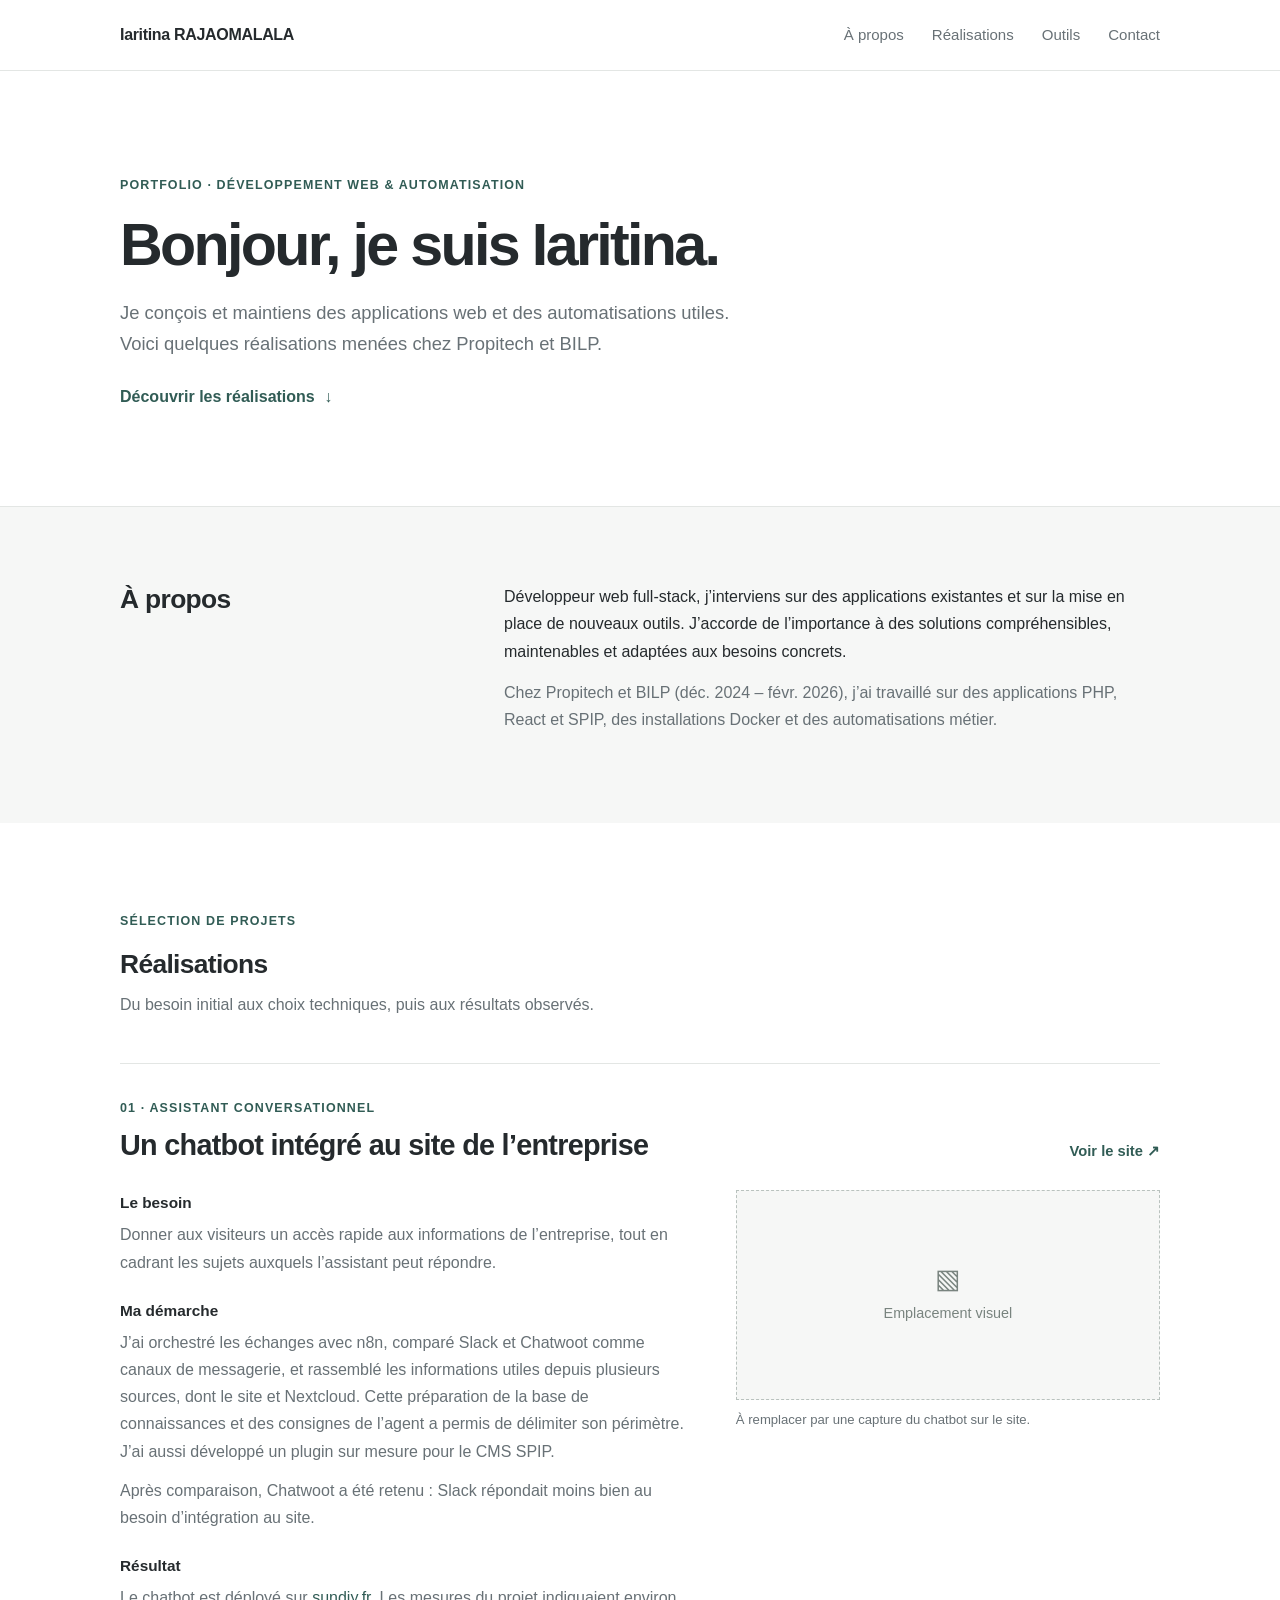
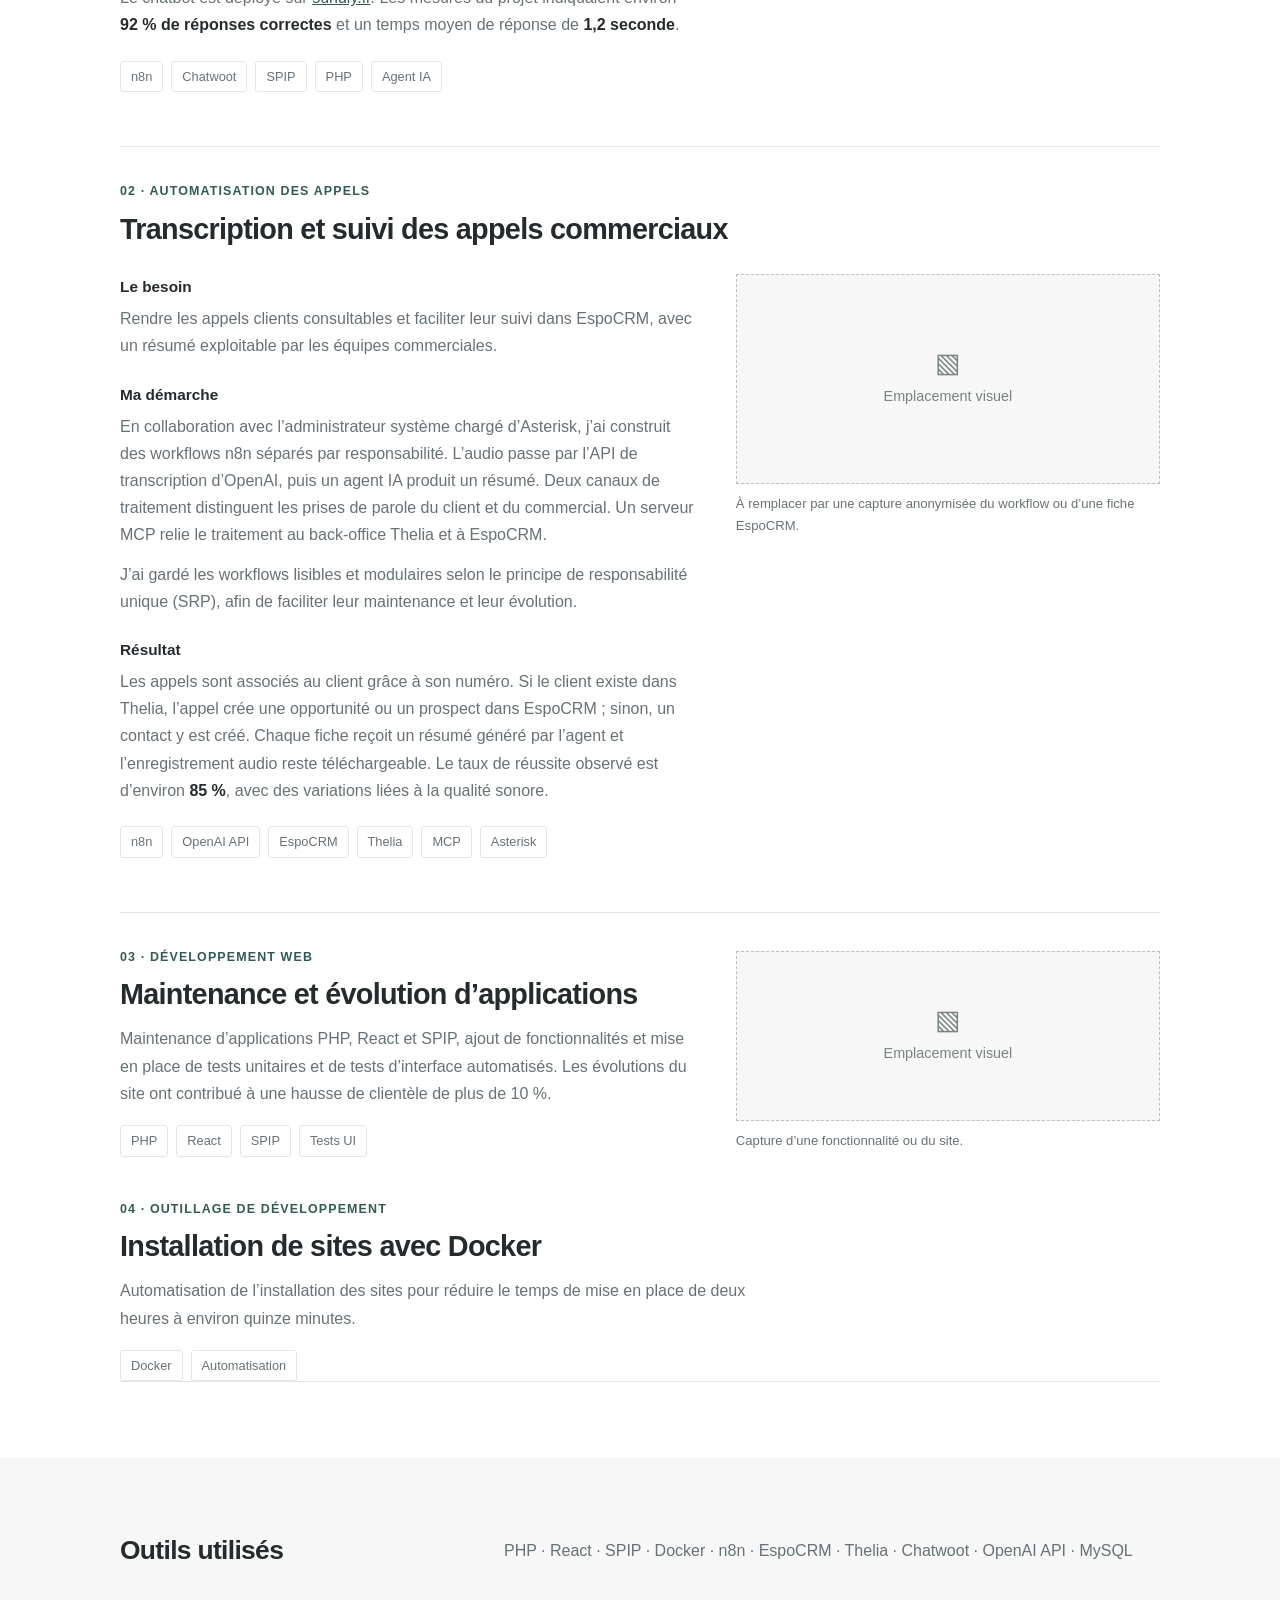
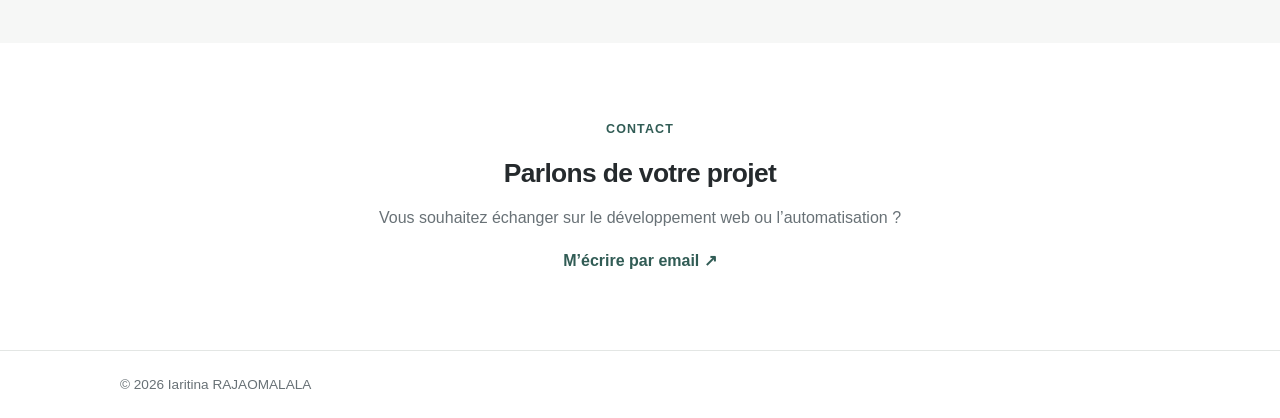
==== index.html @ 043ffb4b "first version" ====
<!DOCTYPE html>
<html lang="fr">
<head>
    <meta charset="UTF-8">
    <meta name="viewport" content="width=device-width, initial-scale=1.0">
    <title>Iaritina RAJAOMALALA — Portfolio</title>
    <meta name="description" content="Projets web et automatisations réalisés par Iaritina RAJAOMALALA.">
    <meta name="theme-color" content="#ffffff">
    <link rel="icon" href="images/favicon.ico">
    <link rel="stylesheet" href="styles.css">
</head>
<body>
    <header>
        <div class="container header-inner">
            <a href="#hero" class="logo">Iaritina RAJAOMALALA</a>
            <button class="nav-toggle" aria-controls="primary-navigation" aria-expanded="false" aria-label="Ouvrir le menu"><span class="hamburger"></span></button>
            <nav id="primary-navigation" aria-label="Navigation principale">
                <a href="#about">À propos</a><a href="#portfolio">Réalisations</a><a href="#skills">Outils</a><a href="#contact">Contact</a>
            </nav>
        </div>
    </header>

    <main>
        <section id="hero">
            <div class="container hero-content">
                <p class="eyebrow">Portfolio · Développement web & automatisation</p>
                <h1>Bonjour, je suis Iaritina.</h1>
                <p>Je conçois et maintiens des applications web et des automatisations utiles. Voici quelques réalisations menées chez Propitech et BILP.</p>
                <a href="#portfolio" class="text-link">Découvrir les réalisations <span aria-hidden="true">↓</span></a>
            </div>
        </section>

        <section id="about" class="section-about">
            <div class="container about-grid">
                <h2>À propos</h2>
                <div><p>Développeur web full-stack, j’interviens sur des applications existantes et sur la mise en place de nouveaux outils. J’accorde de l’importance à des solutions compréhensibles, maintenables et adaptées aux besoins concrets.</p>
                <p class="muted">Chez Propitech et BILP (déc. 2024 – févr. 2026), j’ai travaillé sur des applications PHP, React et SPIP, des installations Docker et des automatisations métier.</p></div>
            </div>
        </section>

        <section id="portfolio">
            <div class="container">
                <div class="section-heading"><p class="eyebrow">Sélection de projets</p><h2>Réalisations</h2><p class="muted">Du besoin initial aux choix techniques, puis aux résultats observés.</p></div>

                <article class="case-study">
                    <div class="case-header"><div><p class="case-number">01 · Assistant conversationnel</p><h3>Un chatbot intégré au site de l’entreprise</h3></div><a class="inline-link" href="https://www.sundiy.fr/" target="_blank" rel="noopener noreferrer">Voir le site ↗</a></div>
                    <div class="case-grid">
                        <div class="case-copy">
                            <h4>Le besoin</h4><p>Donner aux visiteurs un accès rapide aux informations de l’entreprise, tout en cadrant les sujets auxquels l’assistant peut répondre.</p>
                            <h4>Ma démarche</h4><p>J’ai orchestré les échanges avec n8n, comparé Slack et Chatwoot comme canaux de messagerie, et rassemblé les informations utiles depuis plusieurs sources, dont le site et Nextcloud. Cette préparation de la base de connaissances et des consignes de l’agent a permis de délimiter son périmètre. J’ai aussi développé un plugin sur mesure pour le CMS SPIP.</p>
                            <p>Après comparaison, Chatwoot a été retenu : Slack répondait moins bien au besoin d’intégration au site.</p>
                            <h4>Résultat</h4><p>Le chatbot est déployé sur <a href="https://www.sundiy.fr/" target="_blank" rel="noopener noreferrer">sundiy.fr</a>. Les mesures du projet indiquaient environ <strong>92 % de réponses correctes</strong> et un temps moyen de réponse de <strong>1,2 seconde</strong>.</p>
                            <p class="tech-list"><span>n8n</span><span>Chatwoot</span><span>SPIP</span><span>PHP</span><span>Agent IA</span></p>
                        </div>
                        <figure class="media-placeholder"><div class="placeholder-frame"><span class="placeholder-icon" aria-hidden="true">▧</span><span>Emplacement visuel</span></div><figcaption>À remplacer par une capture du chatbot sur le site.</figcaption></figure>
                    </div>
                </article>

                <article class="case-study">
                    <div class="case-header"><div><p class="case-number">02 · Automatisation des appels</p><h3>Transcription et suivi des appels commerciaux</h3></div></div>
                    <div class="case-grid">
                        <div class="case-copy">
                            <h4>Le besoin</h4><p>Rendre les appels clients consultables et faciliter leur suivi dans EspoCRM, avec un résumé exploitable par les équipes commerciales.</p>
                            <h4>Ma démarche</h4><p>En collaboration avec l’administrateur système chargé d’Asterisk, j’ai construit des workflows n8n séparés par responsabilité. L’audio passe par l’API de transcription d’OpenAI, puis un agent IA produit un résumé. Deux canaux de traitement distinguent les prises de parole du client et du commercial. Un serveur MCP relie le traitement au back-office Thelia et à EspoCRM.</p>
                            <p>J’ai gardé les workflows lisibles et modulaires selon le principe de responsabilité unique (SRP), afin de faciliter leur maintenance et leur évolution.</p>
                            <h4>Résultat</h4><p>Les appels sont associés au client grâce à son numéro. Si le client existe dans Thelia, l’appel crée une opportunité ou un prospect dans EspoCRM ; sinon, un contact y est créé. Chaque fiche reçoit un résumé généré par l’agent et l’enregistrement audio reste téléchargeable. Le taux de réussite observé est d’environ <strong>85 %</strong>, avec des variations liées à la qualité sonore.</p>
                            <p class="tech-list"><span>n8n</span><span>OpenAI API</span><span>EspoCRM</span><span>Thelia</span><span>MCP</span><span>Asterisk</span></p>
                        </div>
                        <figure class="media-placeholder"><div class="placeholder-frame"><span class="placeholder-icon" aria-hidden="true">▧</span><span>Emplacement visuel</span></div><figcaption>À remplacer par une capture anonymisée du workflow ou d’une fiche EspoCRM.</figcaption></figure>
                    </div>
                </article>

                <article class="case-study case-brief">
                    <div><p class="case-number">03 · Développement web</p><h3>Maintenance et évolution d’applications</h3><p>Maintenance d’applications PHP, React et SPIP, ajout de fonctionnalités et mise en place de tests unitaires et de tests d’interface automatisés. Les évolutions du site ont contribué à une hausse de clientèle de plus de 10 %.</p><p class="tech-list"><span>PHP</span><span>React</span><span>SPIP</span><span>Tests UI</span></p></div>
                    <figure class="media-placeholder compact"><div class="placeholder-frame"><span class="placeholder-icon" aria-hidden="true">▧</span><span>Emplacement visuel</span></div><figcaption>Capture d’une fonctionnalité ou du site.</figcaption></figure>
                </article>

                <article class="case-brief docker-brief"><div><p class="case-number">04 · Outillage de développement</p><h3>Installation de sites avec Docker</h3><p>Automatisation de l’installation des sites pour réduire le temps de mise en place de deux heures à environ quinze minutes.</p><p class="tech-list"><span>Docker</span><span>Automatisation</span></p></div></article>
            </div>
        </section>

        <section id="skills" class="section-tools"><div class="container tools-grid"><h2>Outils utilisés</h2><p>PHP · React · SPIP · Docker · n8n · EspoCRM · Thelia · Chatwoot · OpenAI API · MySQL</p></div></section>
        <section id="contact"><div class="container contact-content"><p class="eyebrow">Contact</p><h2>Parlons de votre projet</h2><p>Vous souhaitez échanger sur le développement web ou l’automatisation ?</p><a class="text-link" href="mailto:votre.email@exemple.com">M’écrire par email ↗</a></div></section>
    </main>
    <footer><div class="container">© <span id="year"></span> Iaritina RAJAOMALALA</div></footer>

    <script>
        (function () {
            const button = document.querySelector('.nav-toggle');
            const nav = document.getElementById('primary-navigation');
            button.addEventListener('click', function () {
                const expanded = button.getAttribute('aria-expanded') === 'true';
                button.setAttribute('aria-expanded', String(!expanded));
                nav.classList.toggle('open', !expanded);
            });
            nav.querySelectorAll('a').forEach(link => link.addEventListener('click', function () {
                nav.classList.remove('open');
                button.setAttribute('aria-expanded', 'false');
            }));
            document.getElementById('year').textContent = new Date().getFullYear();
        })();
    </script>
</body>
</html>
---- styles.css ----
:root {
    color-scheme: light;
    --ink: #252a2d;
    --muted: #687176;
    --paper: #fff;
    --soft: #f6f7f6;
    --line: #e3e6e4;
    --accent: #315c55;
    --content: 1040px;
}

* { box-sizing: border-box; }
html { scroll-behavior: smooth; }
body { margin: 0; background: var(--paper); color: var(--ink); font-family: Arial, Helvetica, sans-serif; font-size: 16px; line-height: 1.7; }
a { color: inherit; }
.container { width: min(var(--content), calc(100% - 48px)); margin: 0 auto; }
header { position: sticky; top: 0; z-index: 5; background: rgba(255,255,255,.97); border-bottom: 1px solid var(--line); }
.header-inner { min-height: 70px; display: flex; align-items: center; justify-content: space-between; }
.logo { font-weight: 700; letter-spacing: -.02em; text-decoration: none; }
nav { display: flex; gap: 28px; }
nav a { color: var(--muted); font-size: .94rem; text-decoration: none; }
nav a:hover, .inline-link:hover, .text-link:hover { color: var(--accent); }
.nav-toggle { display: none; border: 0; background: transparent; padding: 10px; }
.hamburger, .hamburger::before, .hamburger::after { display: block; width: 22px; height: 2px; background: var(--ink); position: relative; }
.hamburger::before, .hamburger::after { content: ''; position: absolute; left: 0; }
.hamburger::before { top: -7px; } .hamburger::after { top: 7px; }
section { padding: 76px 0; }
#hero { padding: 104px 0 96px; border-bottom: 1px solid var(--line); }
.hero-content { max-width: var(--content); }
.eyebrow, .case-number { color: var(--accent); font-size: .78rem; font-weight: 700; letter-spacing: .09em; text-transform: uppercase; }
.eyebrow { margin: 0 0 16px; }
h1, h2, h3, h4, p { margin-top: 0; }
h1 { max-width: 720px; margin-bottom: 18px; font-size: clamp(2.3rem, 6vw, 3.7rem); line-height: 1.12; letter-spacing: -.045em; font-weight: 600; }
.hero-content > p:not(.eyebrow) { max-width: 650px; margin-bottom: 24px; color: var(--muted); font-size: 1.15rem; }
.text-link, .inline-link { color: var(--accent); font-weight: 700; text-decoration: none; }
.text-link span { margin-left: 5px; }
.section-about { background: var(--soft); }
.about-grid, .tools-grid { display: grid; grid-template-columns: 1fr 2fr; gap: 56px; align-items: start; }
h2 { margin-bottom: 0; font-size: 1.65rem; line-height: 1.25; letter-spacing: -.025em; font-weight: 600; }
.about-grid p { max-width: 700px; margin-bottom: 14px; }
.muted, .case-copy > p, .case-brief p:not(.case-number) { color: var(--muted); }
#portfolio { padding-top: 88px; }
.section-heading { margin-bottom: 44px; }
.section-heading h2 { margin-bottom: 10px; }
.section-heading .muted { margin-bottom: 0; }
.case-study { padding: 34px 0 42px; border-top: 1px solid var(--line); }
.case-header { display: flex; align-items: end; justify-content: space-between; gap: 24px; margin-bottom: 26px; }
.case-number { margin-bottom: 8px; }
.case-header h3, .case-brief h3 { margin-bottom: 0; font-size: clamp(1.3rem, 3vw, 1.8rem); line-height: 1.3; font-weight: 600; letter-spacing: -.025em; }
.inline-link { flex: 0 0 auto; font-size: .92rem; }
.case-grid { display: grid; grid-template-columns: 1.15fr .85fr; gap: 42px; align-items: start; }
.case-copy h4 { margin: 22px 0 5px; font-size: .96rem; font-weight: 700; }
.case-copy h4:first-child { margin-top: 0; }
.case-copy > p { margin-bottom: 12px; }
.case-copy p a { color: var(--accent); }
.case-copy strong { color: var(--ink); }
.tech-list { display: flex; flex-wrap: wrap; gap: 8px; margin: 22px 0 0; }
.tech-list span { padding: 4px 10px; border: 1px solid var(--line); border-radius: 3px; color: var(--muted); font-size: .8rem; }
.media-placeholder { margin: 0; }
.placeholder-frame { min-height: 250px; display: flex; flex-direction: column; align-items: center; justify-content: center; gap: 8px; border: 1px dashed #b9c2be; background: var(--soft); color: #79847f; font-size: .9rem; }
.placeholder-icon { font-size: 1.7rem; line-height: 1; }
.media-placeholder figcaption { margin-top: 9px; color: var(--muted); font-size: .82rem; }
.case-brief { display: grid; grid-template-columns: 1.15fr .85fr; gap: 42px; align-items: center; }
.case-brief h3 { margin-bottom: 12px; }
.case-brief p:not(.case-number) { max-width: 670px; margin-bottom: 0; }
.case-brief .tech-list { margin-top: 18px; }
.placeholder-frame { min-height: 210px; }
.media-placeholder.compact .placeholder-frame { min-height: 170px; }
.docker-brief { border-bottom: 1px solid var(--line); grid-template-columns: 1fr; }
.section-tools { background: var(--soft); }
.tools-grid { align-items: center; }
.tools-grid p { margin: 0; color: var(--muted); }
.contact-content { text-align: center; }
.contact-content h2 { margin-bottom: 14px; }
.contact-content > p:not(.eyebrow) { color: var(--muted); }
footer { padding: 22px 0; border-top: 1px solid var(--line); color: var(--muted); font-size: .85rem; }
a:focus-visible, button:focus-visible { outline: 2px solid var(--accent); outline-offset: 4px; }

@media (max-width: 720px) {
    .container { width: min(var(--content), calc(100% - 36px)); }
    .header-inner { min-height: 64px; }
    .nav-toggle { display: block; cursor: pointer; }
    nav { display: none; position: absolute; top: 64px; left: 0; right: 0; padding: 12px 24px 20px; flex-direction: column; gap: 12px; background: var(--paper); border-bottom: 1px solid var(--line); }
    nav.open { display: flex; }
    section { padding: 58px 0; }
    #hero { padding: 78px 0; }
    .about-grid, .tools-grid, .case-grid, .case-brief { grid-template-columns: 1fr; gap: 22px; }
    .case-header { align-items: start; flex-direction: column; gap: 12px; }
    .placeholder-frame { min-height: 210px; }
}
@media (prefers-reduced-motion: reduce) { html { scroll-behavior: auto; } }
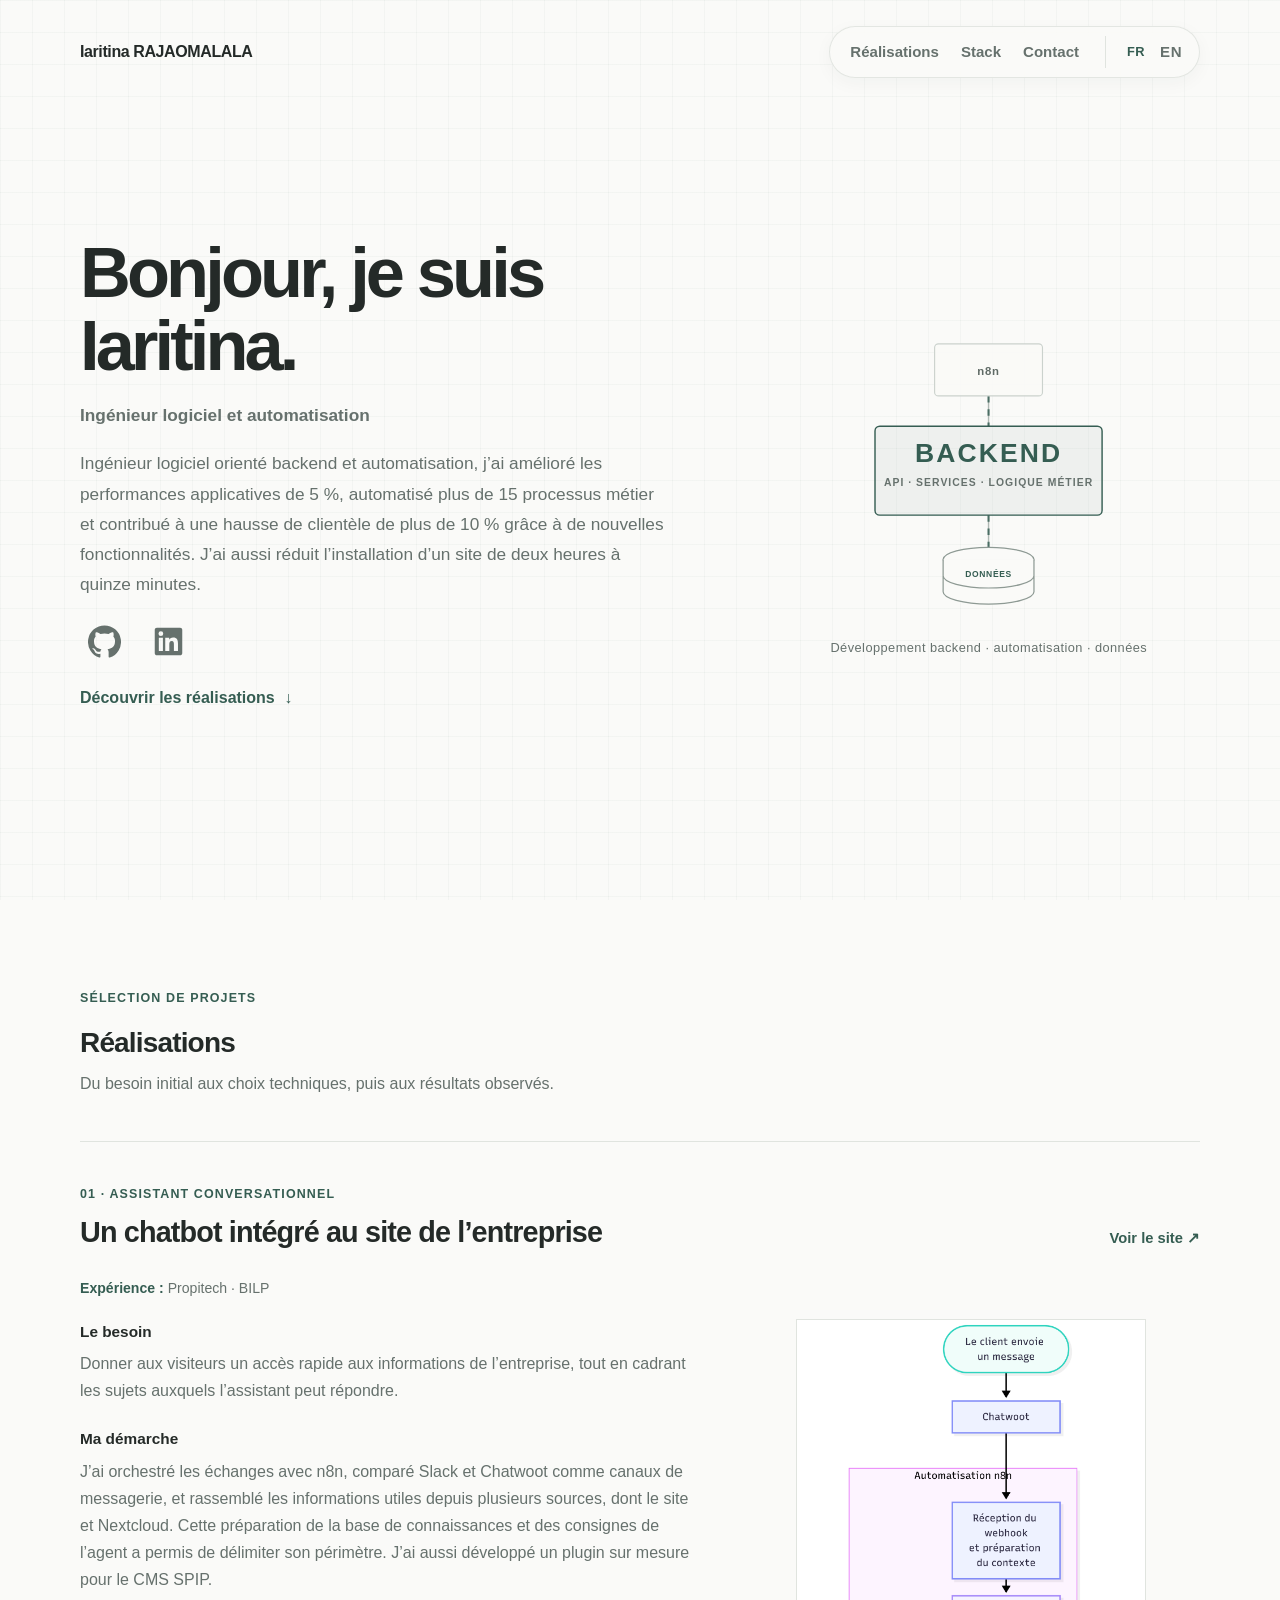
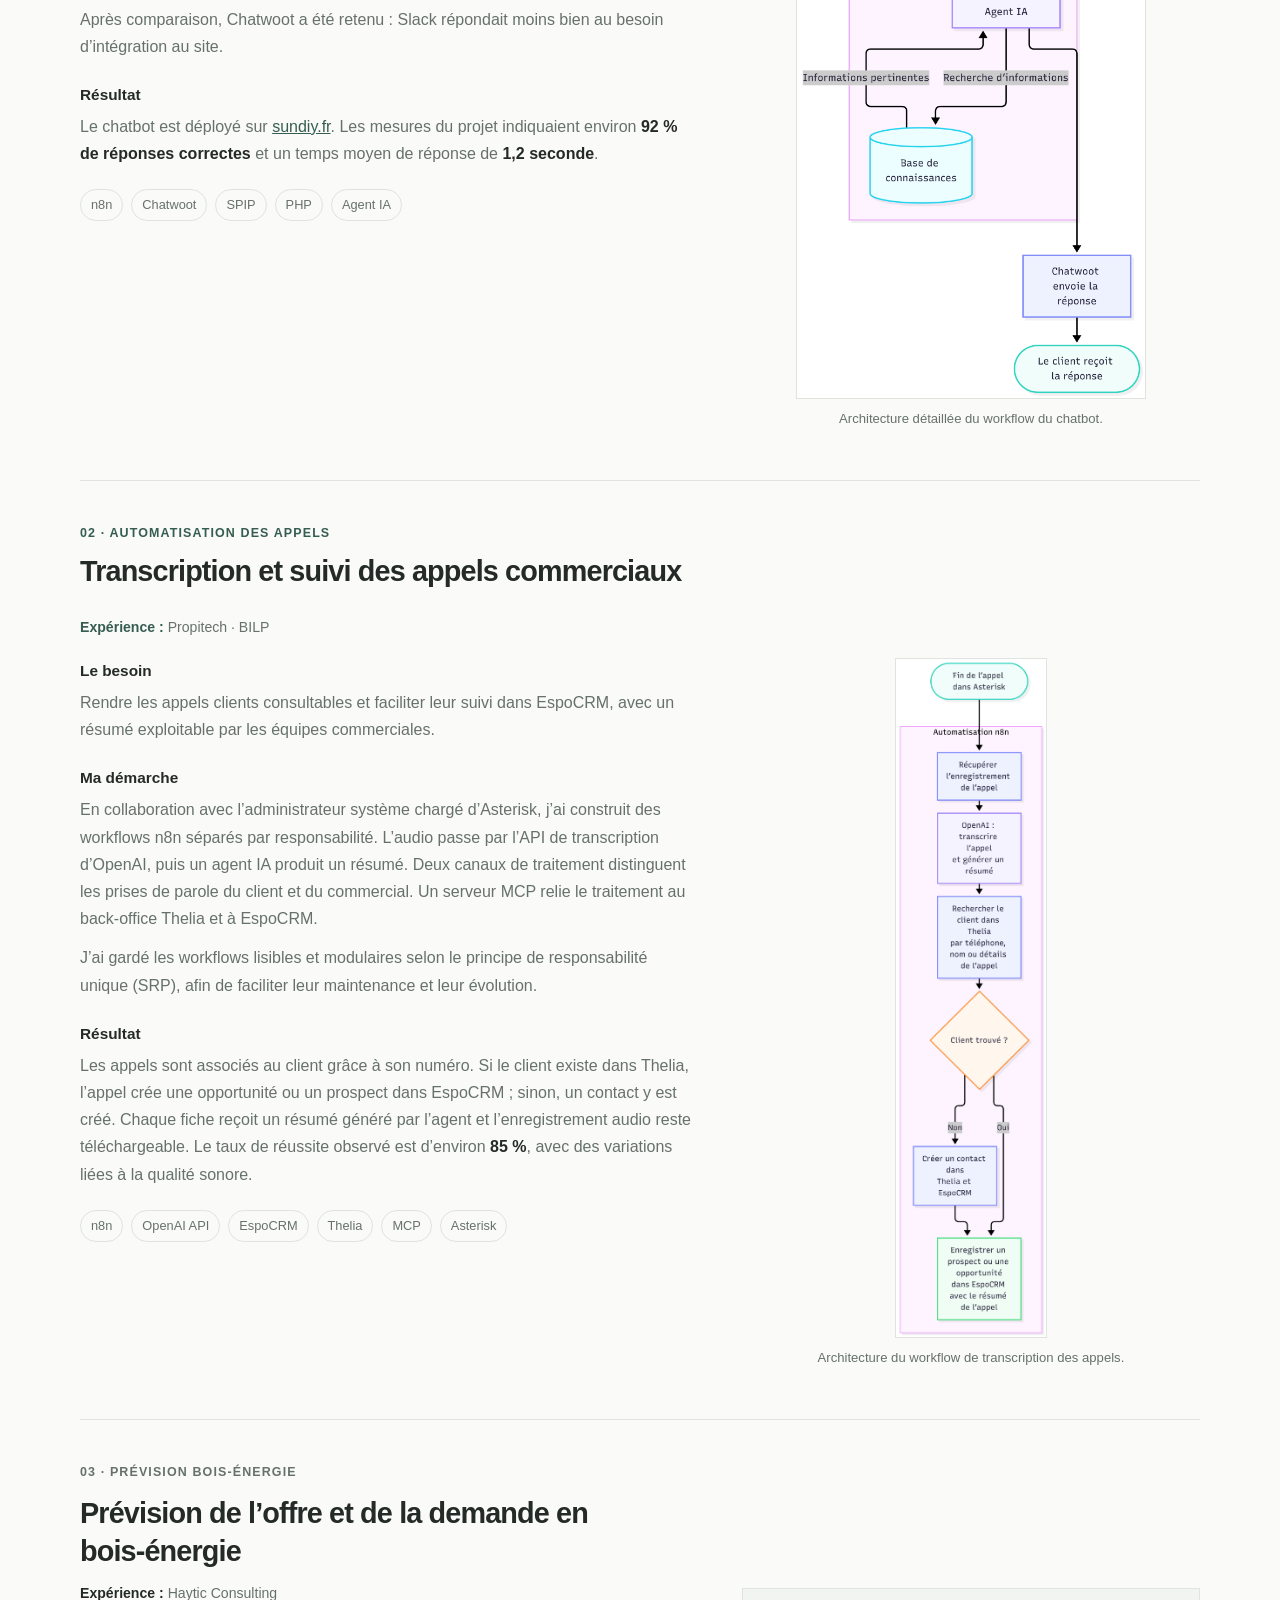
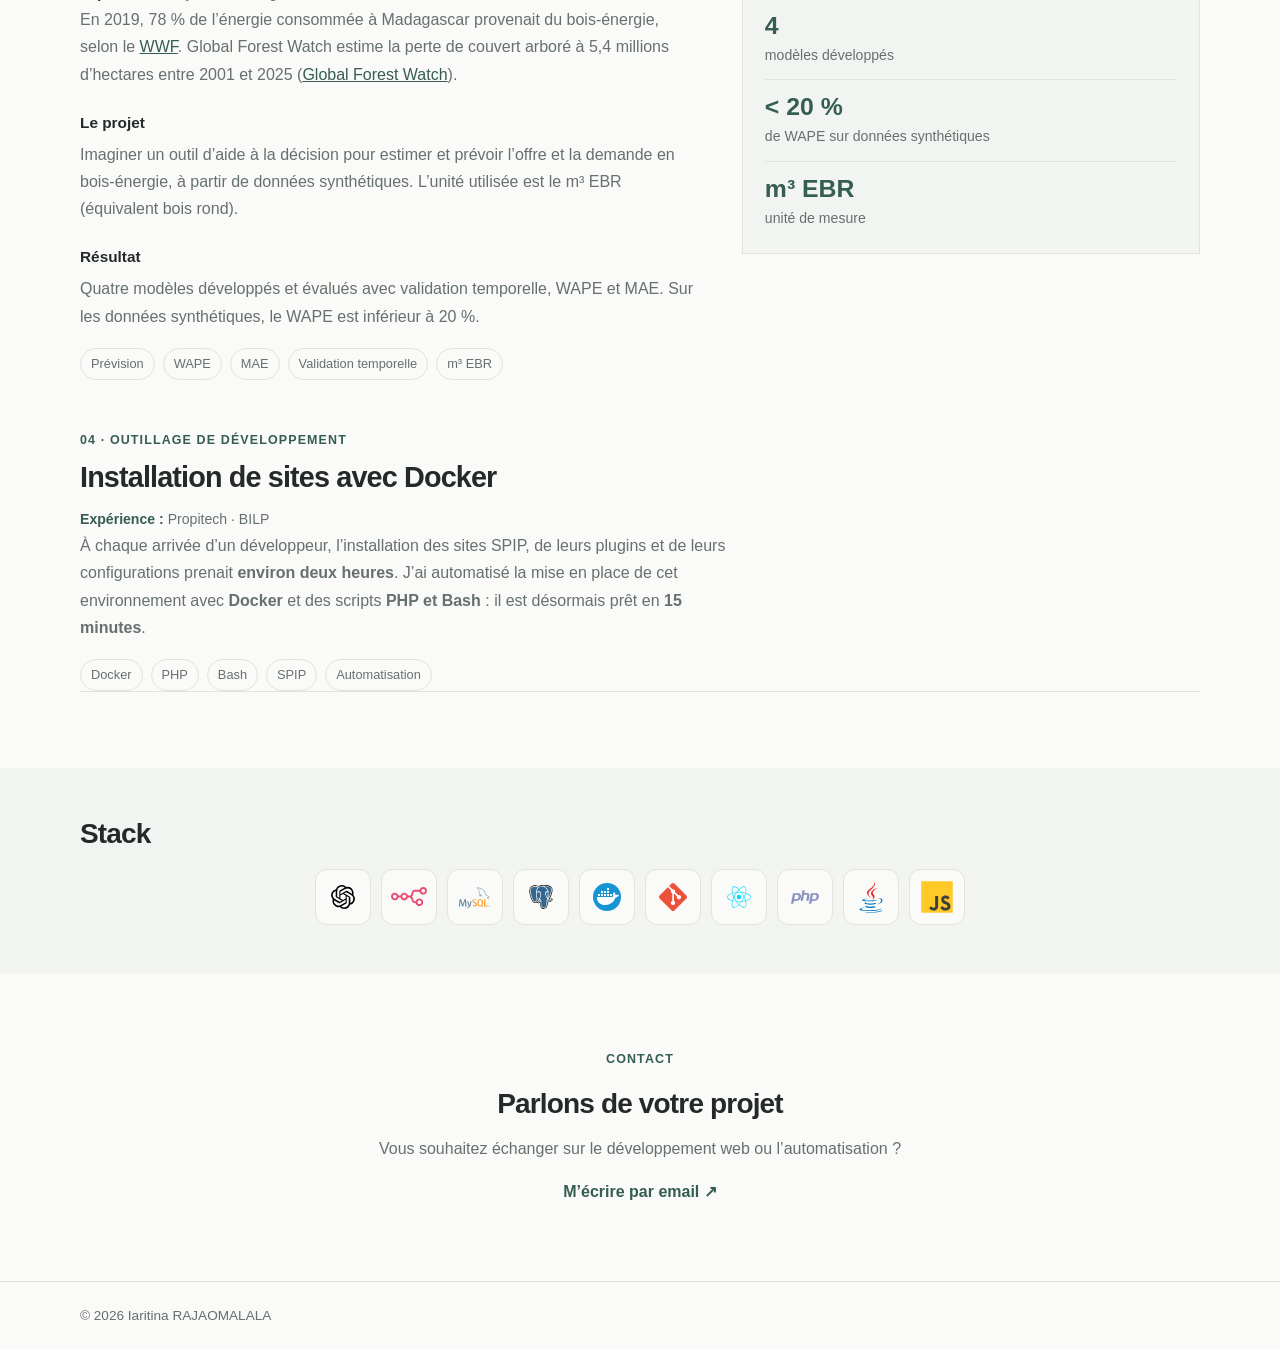
==== commit cc28a1c0: "finalize portfolio's latest version" ====
--- a/index.html
+++ b/index.html
@@ -5,7 +5,10 @@
     <meta name="viewport" content="width=device-width, initial-scale=1.0">
     <title>Iaritina RAJAOMALALA — Portfolio</title>
     <meta name="description" content="Projets web et automatisations réalisés par Iaritina RAJAOMALALA.">
-    <meta name="theme-color" content="#ffffff">
+    <link rel="alternate" hreflang="fr" href="index.html">
+    <link rel="alternate" hreflang="en" href="en.html">
+    <link rel="alternate" hreflang="x-default" href="index.html">
+    <meta name="theme-color" content="#f8f8f5">
     <link rel="icon" href="images/favicon.ico">
     <link rel="stylesheet" href="styles.css">
 </head>
@@ -15,26 +18,38 @@
             <a href="#hero" class="logo">Iaritina RAJAOMALALA</a>
             <button class="nav-toggle" aria-controls="primary-navigation" aria-expanded="false" aria-label="Ouvrir le menu"><span class="hamburger"></span></button>
             <nav id="primary-navigation" aria-label="Navigation principale">
-                <a href="#about">À propos</a><a href="#portfolio">Réalisations</a><a href="#skills">Outils</a><a href="#contact">Contact</a>
+                <a href="#portfolio">Réalisations</a><a href="#skills">Stack</a><a href="#contact">Contact</a>
+                <span class="language-switch" aria-label="Langue"><span aria-current="page">FR</span><a href="en.html" lang="en" hreflang="en">EN</a></span>
             </nav>
         </div>
     </header>
 
     <main>
         <section id="hero">
-            <div class="container hero-content">
-                <p class="eyebrow">Portfolio · Développement web & automatisation</p>
+            <div class="container hero-layout">
+              <div class="hero-content">
                 <h1>Bonjour, je suis Iaritina.</h1>
-                <p>Je conçois et maintiens des applications web et des automatisations utiles. Voici quelques réalisations menées chez Propitech et BILP.</p>
+                <p class="hero-role">Ingénieur logiciel et automatisation</p>
+                <p>Ingénieur logiciel orienté backend et automatisation, j’ai amélioré les performances applicatives de 5 %, automatisé plus de 15 processus métier et contribué à une hausse de clientèle de plus de 10 % grâce à de nouvelles fonctionnalités. J’ai aussi réduit l’installation d’un site de deux heures à quinze minutes.</p>
+                <div class="social-links" aria-label="Profils professionnels">
+                    <a href="https://github.com/" target="_blank" rel="noopener noreferrer" aria-label="GitHub"><svg viewBox="0 0 24 24" aria-hidden="true"><path d="M12 .297a12 12 0 0 0-3.8 23.382c.6.111.82-.258.82-.577v-2.234c-3.338.726-4.043-1.416-4.043-1.416-.546-1.387-1.333-1.756-1.333-1.756-1.09-.745.082-.73.082-.73 1.205.085 1.84 1.238 1.84 1.238 1.07 1.834 2.807 1.304 3.492.997.108-.775.42-1.304.763-1.604-2.665-.304-5.467-1.332-5.467-5.931 0-1.31.468-2.38 1.236-3.22-.124-.303-.536-1.526.117-3.176 0 0 1.008-.322 3.3 1.23a11.5 11.5 0 0 1 6 0c2.29-1.552 3.297-1.23 3.297-1.23.655 1.65.243 2.873.12 3.176.77.84 1.234 1.91 1.234 3.22 0 4.61-2.807 5.624-5.48 5.921.43.372.814 1.102.814 2.222v3.293c0 .322.216.694.825.576A12.003 12.003 0 0 0 12 .297Z"/></svg></a>
+                    <a href="https://www.linkedin.com/" target="_blank" rel="noopener noreferrer" aria-label="LinkedIn"><svg viewBox="0 0 24 24" aria-hidden="true"><path d="M20.45 2H3.55C2.69 2 2 2.68 2 3.52v16.96c0 .84.69 1.52 1.55 1.52h16.9c.86 0 1.55-.68 1.55-1.52V3.52c0-.84-.69-1.52-1.55-1.52ZM7.93 18.89H4.97V9.36h2.96v9.53ZM6.45 8.06a1.72 1.72 0 1 1 0-3.44 1.72 1.72 0 0 1 0 3.44Zm12.44 10.83h-2.96v-4.64c0-1.11-.02-2.54-1.55-2.54-1.55 0-1.79 1.21-1.79 2.46v4.72H9.63V9.36h2.84v1.3h.04c.4-.75 1.36-1.55 2.8-1.55 3 0 3.58 1.98 3.58 4.55v5.23Z"/></svg></a>
+                </div>
                 <a href="#portfolio" class="text-link">Découvrir les réalisations <span aria-hidden="true">↓</span></a>
-            </div>
-        </section>
-
-        <section id="about" class="section-about">
-            <div class="container about-grid">
-                <h2>À propos</h2>
-                <div><p>Développeur web full-stack, j’interviens sur des applications existantes et sur la mise en place de nouveaux outils. J’accorde de l’importance à des solutions compréhensibles, maintenables et adaptées aux besoins concrets.</p>
-                <p class="muted">Chez Propitech et BILP (déc. 2024 – févr. 2026), j’ai travaillé sur des applications PHP, React et SPIP, des installations Docker et des automatisations métier.</p></div>
+              </div>
+              <figure class="architecture-visual">
+                <svg class="architecture-diagram" viewBox="0 0 500 360" role="img" aria-labelledby="arch-title arch-desc">
+                  <title id="arch-title">Compétences en développement backend et automatisation</title><desc id="arch-desc">Le développement backend regroupe les API, les services et la logique métier, connecté à n8n et à une base de données.</desc>
+                  <g class="diagram-links" fill="none" stroke="currentColor" stroke-width="1.5">
+                    <path d="M250 113V145M250 239V280"/>
+                    <path class="flow-link" d="M250 113V145M250 239V280"/>
+                  </g>
+                  <g class="diagram-node"><rect x="193" y="58" width="114" height="55" rx="4"/><text x="250" y="91" text-anchor="middle">n8n</text></g>
+                  <g class="diagram-core"><rect x="130" y="145" width="240" height="94" rx="5"/><text x="250" y="183" text-anchor="middle">BACKEND</text><text class="node-caption" x="250" y="208" text-anchor="middle">API · SERVICES · LOGIQUE MÉTIER</text></g>
+                  <g class="diagram-database"><ellipse cx="250" cy="286" rx="48" ry="13"/><path d="M202 286v34c0 7 21 13 48 13s48-6 48-13v-34M202 303c0 7 21 13 48 13s48-6 48-13"/><text x="250" y="304" text-anchor="middle">DONNÉES</text></g>
+                </svg>
+                <figcaption>Développement backend · automatisation · données</figcaption>
+              </figure>
             </div>
         </section>
 
@@ -44,6 +59,7 @@
 
                 <article class="case-study">
                     <div class="case-header"><div><p class="case-number">01 · Assistant conversationnel</p><h3>Un chatbot intégré au site de l’entreprise</h3></div><a class="inline-link" href="https://www.sundiy.fr/" target="_blank" rel="noopener noreferrer">Voir le site ↗</a></div>
+                    <p class="project-experience"><strong>Expérience :</strong> Propitech · BILP</p>
                     <div class="case-grid">
                         <div class="case-copy">
                             <h4>Le besoin</h4><p>Donner aux visiteurs un accès rapide aux informations de l’entreprise, tout en cadrant les sujets auxquels l’assistant peut répondre.</p>
@@ -52,12 +68,13 @@
                             <h4>Résultat</h4><p>Le chatbot est déployé sur <a href="https://www.sundiy.fr/" target="_blank" rel="noopener noreferrer">sundiy.fr</a>. Les mesures du projet indiquaient environ <strong>92 % de réponses correctes</strong> et un temps moyen de réponse de <strong>1,2 seconde</strong>.</p>
                             <p class="tech-list"><span>n8n</span><span>Chatwoot</span><span>SPIP</span><span>PHP</span><span>Agent IA</span></p>
                         </div>
-                        <figure class="media-placeholder"><div class="placeholder-frame"><span class="placeholder-icon" aria-hidden="true">▧</span><span>Emplacement visuel</span></div><figcaption>À remplacer par une capture du chatbot sur le site.</figcaption></figure>
+                        <figure class="media-placeholder"><img class="project-image project-image-portrait" src="images/Chatbot_FR.png" alt="Diagramme détaillé du workflow du chatbot : de l’envoi d’un message à la réponse, en passant par Chatwoot, n8n et l’agent IA" loading="lazy" decoding="async"><figcaption>Architecture détaillée du workflow du chatbot.</figcaption></figure>
                     </div>
                 </article>
 
                 <article class="case-study">
                     <div class="case-header"><div><p class="case-number">02 · Automatisation des appels</p><h3>Transcription et suivi des appels commerciaux</h3></div></div>
+                    <p class="project-experience"><strong>Expérience :</strong> Propitech · BILP</p>
                     <div class="case-grid">
                         <div class="case-copy">
                             <h4>Le besoin</h4><p>Rendre les appels clients consultables et faciliter leur suivi dans EspoCRM, avec un résumé exploitable par les équipes commerciales.</p>
@@ -66,26 +83,70 @@
                             <h4>Résultat</h4><p>Les appels sont associés au client grâce à son numéro. Si le client existe dans Thelia, l’appel crée une opportunité ou un prospect dans EspoCRM ; sinon, un contact y est créé. Chaque fiche reçoit un résumé généré par l’agent et l’enregistrement audio reste téléchargeable. Le taux de réussite observé est d’environ <strong>85 %</strong>, avec des variations liées à la qualité sonore.</p>
                             <p class="tech-list"><span>n8n</span><span>OpenAI API</span><span>EspoCRM</span><span>Thelia</span><span>MCP</span><span>Asterisk</span></p>
                         </div>
-                        <figure class="media-placeholder"><div class="placeholder-frame"><span class="placeholder-icon" aria-hidden="true">▧</span><span>Emplacement visuel</span></div><figcaption>À remplacer par une capture anonymisée du workflow ou d’une fiche EspoCRM.</figcaption></figure>
+                        <figure class="media-placeholder"><img class="project-image project-image-portrait" src="images/Christmas Shopping Decision Tree-2026-11-18-165756.png" alt="Schéma du workflow de transcription des appels : enregistrement, transcription, identification du client et création d’une fiche EspoCRM" loading="lazy" decoding="async"><figcaption>Architecture du workflow de transcription des appels.</figcaption></figure>
                     </div>
                 </article>
 
                 <article class="case-study case-brief">
-                    <div><p class="case-number">03 · Développement web</p><h3>Maintenance et évolution d’applications</h3><p>Maintenance d’applications PHP, React et SPIP, ajout de fonctionnalités et mise en place de tests unitaires et de tests d’interface automatisés. Les évolutions du site ont contribué à une hausse de clientèle de plus de 10 %.</p><p class="tech-list"><span>PHP</span><span>React</span><span>SPIP</span><span>Tests UI</span></p></div>
-                    <figure class="media-placeholder compact"><div class="placeholder-frame"><span class="placeholder-icon" aria-hidden="true">▧</span><span>Emplacement visuel</span></div><figcaption>Capture d’une fonctionnalité ou du site.</figcaption></figure>
+                    <div class="case-copy">
+                        <p class="case-number">03 · Prévision bois-énergie</p><h3>Prévision de l’offre et de la demande en bois-énergie</h3>
+                        <p class="project-experience"><strong>Expérience :</strong> Haytic Consulting</p>
+                        <p>En 2019, 78 % de l’énergie consommée à Madagascar provenait du bois-énergie, selon le <a href="https://www.wwf.mg/?17423941/La-gestion-durable-des-ressources-en-bois-energie--un-defi-pour-Madagascar" target="_blank" rel="noopener noreferrer">WWF</a>. Global Forest Watch estime la perte de couvert arboré à 5,4 millions d’hectares entre 2001 et 2025 (<a href="https://www.globalforestwatch.org/dashboards/country/MDG/" target="_blank" rel="noopener noreferrer">Global Forest Watch</a>).</p>
+                        <h4>Le projet</h4><p>Imaginer un outil d’aide à la décision pour estimer et prévoir l’offre et la demande en bois-énergie, à partir de données synthétiques. L’unité utilisée est le m³ EBR (équivalent bois rond).</p>
+                        <h4>Résultat</h4><p>Quatre modèles développés et évalués avec validation temporelle, WAPE et MAE. Sur les données synthétiques, le WAPE est inférieur à 20 %.</p>
+                        <p class="tech-list"><span>Prévision</span><span>WAPE</span><span>MAE</span><span>Validation temporelle</span><span>m³ EBR</span></p>
+                    </div>
+                    <aside class="project-facts" aria-label="Résultats du projet">
+                        <div><strong>4</strong><span>modèles développés</span></div>
+                        <div><strong>&lt; 20 %</strong><span>de WAPE sur données synthétiques</span></div>
+                        <div><strong>m³ EBR</strong><span>unité de mesure</span></div>
+                    </aside>
                 </article>
 
-                <article class="case-brief docker-brief"><div><p class="case-number">04 · Outillage de développement</p><h3>Installation de sites avec Docker</h3><p>Automatisation de l’installation des sites pour réduire le temps de mise en place de deux heures à environ quinze minutes.</p><p class="tech-list"><span>Docker</span><span>Automatisation</span></p></div></article>
+                <article class="case-brief docker-brief"><div><p class="case-number">04 · Outillage de développement</p><h3>Installation de sites avec Docker</h3><p class="project-experience"><strong>Expérience :</strong> Propitech · BILP</p><p>À chaque arrivée d’un développeur, l’installation des sites SPIP, de leurs plugins et de leurs configurations prenait <strong>environ deux heures</strong>. J’ai automatisé la mise en place de cet environnement avec <strong>Docker</strong> et des scripts <strong>PHP et Bash</strong> : il est désormais prêt en <strong>15 minutes</strong>.</p><p class="tech-list"><span>Docker</span><span>PHP</span><span>Bash</span><span>SPIP</span><span>Automatisation</span></p></div></article>
             </div>
         </section>
 
-        <section id="skills" class="section-tools"><div class="container tools-grid"><h2>Outils utilisés</h2><p>PHP · React · SPIP · Docker · n8n · EspoCRM · Thelia · Chatwoot · OpenAI API · MySQL</p></div></section>
+        <section id="skills" class="section-tools">
+            <div class="container">
+                <div class="section-heading"><h2>Stack</h2></div>
+                <ul class="tech-icon-list" aria-label="Technologies et outils">
+                    <li title="OpenAI"><img src="images/openai.svg" alt="OpenAI" loading="lazy" decoding="async"></li>
+                    <li class="icon-enlarge icon-n8n" title="n8n"><img src="images/n8n.svg" alt="n8n" loading="lazy" decoding="async"></li>
+                    <li class="icon-enlarge icon-mysql" title="MySQL"><img src="images/mysql-logo-svgrepo-com.svg" alt="MySQL" loading="lazy" decoding="async"></li>
+                    <li title="PostgreSQL"><img src="images/postgresql-svgrepo-com.svg" alt="PostgreSQL" loading="lazy" decoding="async"></li>
+                    <li class="icon-enlarge" title="Docker"><img src="images/docker-svgrepo-com.svg" alt="Docker" loading="lazy" decoding="async"></li>
+                    <li class="icon-enlarge" title="Git"><img src="images/git-svgrepo-com.svg" alt="Git" loading="lazy" decoding="async"></li>
+                    <li class="icon-enlarge" title="React"><img src="images/react-javascript-js-framework-facebook-svgrepo-com.svg" alt="React" loading="lazy" decoding="async"></li>
+                    <li class="icon-enlarge" title="PHP"><img src="images/php3-svgrepo-com.svg" alt="PHP" loading="lazy" decoding="async"></li>
+                    <li class="icon-enlarge" title="Java"><img src="images/java.svg" alt="Java" loading="lazy" decoding="async"></li>
+                    <li class="icon-js" title="JavaScript"><img src="images/js-svgrepo-com.svg" alt="JavaScript" loading="lazy" decoding="async"></li>
+                </ul>
+            </div>
+        </section>
         <section id="contact"><div class="container contact-content"><p class="eyebrow">Contact</p><h2>Parlons de votre projet</h2><p>Vous souhaitez échanger sur le développement web ou l’automatisation ?</p><a class="text-link" href="mailto:votre.email@exemple.com">M’écrire par email ↗</a></div></section>
     </main>
     <footer><div class="container">© <span id="year"></span> Iaritina RAJAOMALALA</div></footer>
 
     <script>
         (function () {
+            const reduceMotion = window.matchMedia('(prefers-reduced-motion: reduce)').matches;
+            if (!reduceMotion && 'IntersectionObserver' in window) {
+                document.body.classList.add('motion-ready');
+                const revealItems = document.querySelectorAll('.section-heading, .case-study, .tech-icon-list, .contact-content');
+                const observer = new IntersectionObserver(function (entries) {
+                    entries.forEach(function (entry) {
+                        if (entry.isIntersecting) {
+                            entry.target.classList.add('is-visible');
+                            observer.unobserve(entry.target);
+                        }
+                    });
+                }, { threshold: 0.12 });
+                revealItems.forEach(function (item) {
+                    item.classList.add('reveal-on-scroll');
+                    observer.observe(item);
+                });
+            }
             const button = document.querySelector('.nav-toggle');
             const nav = document.getElementById('primary-navigation');
             button.addEventListener('click', function () {
@@ -102,3 +163,4 @@
     </script>
 </body>
 </html>
+
--- a/styles.css
+++ b/styles.css
@@ -1,52 +1,76 @@
 :root {
     color-scheme: light;
-    --ink: #252a2d;
-    --muted: #687176;
-    --paper: #fff;
-    --soft: #f6f7f6;
-    --line: #e3e6e4;
-    --accent: #315c55;
-    --content: 1040px;
+    --ink: #242a28;
+    --muted: #66716d;
+    --paper: #fafaf8;
+    --soft: #f2f4f1;
+    --line: #e0e4df;
+    --accent: #355d52;
+    --content: 1120px;
 }
 
 * { box-sizing: border-box; }
 html { scroll-behavior: smooth; }
-body { margin: 0; background: var(--paper); color: var(--ink); font-family: Arial, Helvetica, sans-serif; font-size: 16px; line-height: 1.7; }
+body { margin: 0; background: var(--paper); color: var(--ink); font-family: Inter, "Segoe UI", Arial, sans-serif; font-size: 16px; line-height: 1.7; }
 a { color: inherit; }
 .container { width: min(var(--content), calc(100% - 48px)); margin: 0 auto; }
-header { position: sticky; top: 0; z-index: 5; background: rgba(255,255,255,.97); border-bottom: 1px solid var(--line); }
-.header-inner { min-height: 70px; display: flex; align-items: center; justify-content: space-between; }
-.logo { font-weight: 700; letter-spacing: -.02em; text-decoration: none; }
-nav { display: flex; gap: 28px; }
-nav a { color: var(--muted); font-size: .94rem; text-decoration: none; }
+header { position: absolute; top: 0; left: 0; right: 0; z-index: 5; }
+.header-inner { min-height: 76px; margin-top: 14px; display: flex; align-items: center; justify-content: space-between; }
+.logo { font-weight: 800; letter-spacing: -.025em; text-decoration: none; }
+nav { display: flex; align-items: center; gap: 22px; padding: 9px 12px 9px 20px; border: 1px solid rgba(224,228,223,.9); border-radius: 999px; background: rgba(250,250,248,.9); box-shadow: 0 5px 18px rgba(36,42,40,.04); backdrop-filter: blur(12px); }
+nav a { color: var(--muted); font-size: .94rem; font-weight: 700; text-decoration: none; }
 nav a:hover, .inline-link:hover, .text-link:hover { color: var(--accent); }
+.language-switch { display: inline-flex; align-items: center; gap: 5px; margin-left: 4px; padding-left: 16px; border-left: 1px solid var(--line); font-size: .8rem; letter-spacing: .04em; }
+.language-switch a, .language-switch span { padding: 3px 5px; color: var(--muted); text-decoration: none; }
+.language-switch [aria-current="page"] { color: var(--accent); font-weight: 700; }
 .nav-toggle { display: none; border: 0; background: transparent; padding: 10px; }
 .hamburger, .hamburger::before, .hamburger::after { display: block; width: 22px; height: 2px; background: var(--ink); position: relative; }
 .hamburger::before, .hamburger::after { content: ''; position: absolute; left: 0; }
 .hamburger::before { top: -7px; } .hamburger::after { top: 7px; }
 section { padding: 76px 0; }
-#hero { padding: 104px 0 96px; border-bottom: 1px solid var(--line); }
-.hero-content { max-width: var(--content); }
+#hero { position: relative; overflow: hidden; min-height: 100svh; display: flex; align-items: center; padding: 112px 0 64px; background-color: var(--paper); background-image: linear-gradient(rgba(53,93,82,.035) 1px, transparent 1px), linear-gradient(90deg, rgba(53,93,82,.035) 1px, transparent 1px); background-size: 32px 32px; }
+.hero-layout { display: grid; grid-template-columns: minmax(0, 1.2fr) minmax(340px, .8fr); align-items: center; gap: clamp(36px, 5vw, 68px); }
+.hero-content { max-width: 680px; display: flex; flex-direction: column; align-items: flex-start; gap: 18px; text-align: left; }
+.architecture-visual { margin: 0; padding: 12px 0; }
+.architecture-diagram { display: block; width: 112%; max-width: none; height: auto; margin-left: -6%; overflow: visible; }
+.diagram-links { color: #aeb7b2; }
+.flow-link { stroke: var(--accent); stroke-width: 2.2; stroke-dasharray: 7 7; opacity: .82; animation: data-flow 5s linear infinite; }
+.diagram-node rect { fill: rgba(250,250,248,.92); stroke: #cbd2cd; stroke-width: 1.2; }
+.diagram-node text { fill: #606b66; font: 650 12px/1 "Segoe UI", Arial, sans-serif; letter-spacing: .07em; }
+.diagram-core rect { fill: rgba(53,93,82,.06); stroke: var(--accent); stroke-width: 1.5; }
+.diagram-core text { fill: var(--accent); font: 800 28px/1 "Segoe UI", Arial, sans-serif; letter-spacing: .08em; }
+.diagram-core .node-caption { fill: #66716d; font-size: 11px; font-weight: 650; letter-spacing: .1em; }
+.diagram-database ellipse, .diagram-database path { fill: var(--paper); stroke: #8e9a94; stroke-width: 1.3; }
+.diagram-database text { fill: var(--accent); font: 700 9px/1 "Segoe UI", Arial, sans-serif; letter-spacing: .08em; }
+.architecture-visual figcaption { margin-top: 8px; color: var(--muted); font-size: .8rem; letter-spacing: .035em; text-align: center; }
+@keyframes data-flow { to { stroke-dashoffset: -28; } }
 .eyebrow, .case-number { color: var(--accent); font-size: .78rem; font-weight: 700; letter-spacing: .09em; text-transform: uppercase; }
 .eyebrow { margin: 0 0 16px; }
 h1, h2, h3, h4, p { margin-top: 0; }
-h1 { max-width: 720px; margin-bottom: 18px; font-size: clamp(2.3rem, 6vw, 3.7rem); line-height: 1.12; letter-spacing: -.045em; font-weight: 600; }
-.hero-content > p:not(.eyebrow) { max-width: 650px; margin-bottom: 24px; color: var(--muted); font-size: 1.15rem; }
+h1 { max-width: 720px; margin: 0; font-size: clamp(2.7rem, 6vw, 4.4rem); line-height: 1.03; letter-spacing: -.055em; font-weight: 800; }
+.hero-role { margin: 0; color: var(--ink); font-size: clamp(1.05rem, 2.3vw, 1.3rem); font-weight: 700; }
+.social-links { display: flex; justify-content: flex-start; gap: 16px; margin: 0; }
+.social-links a { display: inline-flex; align-items: center; justify-content: center; width: 48px; height: 48px; color: var(--muted); text-decoration: none; }
+.social-links a:hover { color: var(--accent); }
+.social-links svg { width: 33px; height: 33px; fill: currentColor; }
+.hero-content > p:not(.eyebrow) { max-width: 590px; margin: 0; color: var(--muted); font-size: 1.08rem; line-height: 1.75; }
 .text-link, .inline-link { color: var(--accent); font-weight: 700; text-decoration: none; }
 .text-link span { margin-left: 5px; }
-.section-about { background: var(--soft); }
-.about-grid, .tools-grid { display: grid; grid-template-columns: 1fr 2fr; gap: 56px; align-items: start; }
-h2 { margin-bottom: 0; font-size: 1.65rem; line-height: 1.25; letter-spacing: -.025em; font-weight: 600; }
-.about-grid p { max-width: 700px; margin-bottom: 14px; }
+h2 { margin-bottom: 0; font-size: 1.75rem; line-height: 1.25; letter-spacing: -.03em; font-weight: 800; }
 .muted, .case-copy > p, .case-brief p:not(.case-number) { color: var(--muted); }
 #portfolio { padding-top: 88px; }
 .section-heading { margin-bottom: 44px; }
 .section-heading h2 { margin-bottom: 10px; }
 .section-heading .muted { margin-bottom: 0; }
-.case-study { padding: 34px 0 42px; border-top: 1px solid var(--line); }
+.case-study { padding: 42px 0 50px; border-top: 1px solid var(--line); }
+.case-study { transition: border-color .25s ease; }
+.case-study:hover { border-top-color: var(--accent); }
 .case-header { display: flex; align-items: end; justify-content: space-between; gap: 24px; margin-bottom: 26px; }
 .case-number { margin-bottom: 8px; }
-.case-header h3, .case-brief h3 { margin-bottom: 0; font-size: clamp(1.3rem, 3vw, 1.8rem); line-height: 1.3; font-weight: 600; letter-spacing: -.025em; }
+.case-header h3, .case-brief h3 { margin-bottom: 0; font-size: clamp(1.3rem, 3vw, 1.8rem); line-height: 1.3; font-weight: 750; letter-spacing: -.03em; }
+.project-experience { margin: 10px 0 18px; color: var(--muted); font-size: .88rem; }
+.case-brief .project-experience { margin-bottom: 18px; }
+.project-experience strong { color: var(--accent); font-weight: 700; }
 .inline-link { flex: 0 0 auto; font-size: .92rem; }
 .case-grid { display: grid; grid-template-columns: 1.15fr .85fr; gap: 42px; align-items: start; }
 .case-copy h4 { margin: 22px 0 5px; font-size: .96rem; font-weight: 700; }
@@ -55,21 +79,35 @@
 .case-copy p a { color: var(--accent); }
 .case-copy strong { color: var(--ink); }
 .tech-list { display: flex; flex-wrap: wrap; gap: 8px; margin: 22px 0 0; }
-.tech-list span { padding: 4px 10px; border: 1px solid var(--line); border-radius: 3px; color: var(--muted); font-size: .8rem; }
+.tech-list span { padding: 4px 10px; border: 1px solid var(--line); border-radius: 999px; color: var(--muted); font-size: .8rem; }
 .media-placeholder { margin: 0; }
-.placeholder-frame { min-height: 250px; display: flex; flex-direction: column; align-items: center; justify-content: center; gap: 8px; border: 1px dashed #b9c2be; background: var(--soft); color: #79847f; font-size: .9rem; }
+.project-image { display: block; width: 100%; height: auto; border: 1px solid var(--line); background: #fff; }
+.project-image-portrait { width: auto; max-width: 100%; max-height: 680px; margin: 0 auto; object-fit: contain; }
+.placeholder-frame { min-height: 250px; display: flex; flex-direction: column; align-items: center; justify-content: center; gap: 8px; border: 1px dashed #b9c2be; background-color: var(--soft); background-image: linear-gradient(rgba(53,93,82,.035) 1px, transparent 1px), linear-gradient(90deg, rgba(53,93,82,.035) 1px, transparent 1px); background-size: 20px 20px; color: #79847f; font-size: .9rem; }
 .placeholder-icon { font-size: 1.7rem; line-height: 1; }
-.media-placeholder figcaption { margin-top: 9px; color: var(--muted); font-size: .82rem; }
+.media-placeholder figcaption { margin-top: 9px; color: var(--muted); font-size: .82rem; text-align: center; }
 .case-brief { display: grid; grid-template-columns: 1.15fr .85fr; gap: 42px; align-items: center; }
 .case-brief h3 { margin-bottom: 12px; }
 .case-brief p:not(.case-number) { max-width: 670px; margin-bottom: 0; }
 .case-brief .tech-list { margin-top: 18px; }
+.project-facts { display: grid; gap: 12px; padding: 22px; border: 1px solid var(--line); background: var(--soft); }
+.project-facts div { display: flex; flex-direction: column; gap: 2px; padding-bottom: 12px; border-bottom: 1px solid var(--line); }
+.project-facts div:last-child { padding-bottom: 0; border-bottom: 0; }
+.project-facts strong { color: var(--accent); font-size: 1.55rem; line-height: 1.25; }
+.project-facts span { color: var(--muted); font-size: .88rem; }
 .placeholder-frame { min-height: 210px; }
 .media-placeholder.compact .placeholder-frame { min-height: 170px; }
 .docker-brief { border-bottom: 1px solid var(--line); grid-template-columns: 1fr; }
-.section-tools { background: var(--soft); }
-.tools-grid { align-items: center; }
-.tools-grid p { margin: 0; color: var(--muted); }
+.section-tools { padding: 48px 0; background: var(--soft); }
+.section-tools .section-heading { margin: 0 0 18px; }
+.tech-icon-list { display: flex; flex-wrap: wrap; justify-content: center; gap: 10px; max-width: 820px; margin: 0 auto; padding: 0; list-style: none; }
+.tech-icon-list li { display: grid; width: 56px; height: 56px; place-items: center; border: 1px solid var(--line); border-radius: 12px; background: var(--paper); transition: transform .18s ease, border-color .18s ease; }
+.tech-icon-list li:hover { transform: translateY(-2px); border-color: var(--accent); }
+.tech-icon-list img { display: block; width: 24px; height: 24px; object-fit: contain; }
+.tech-icon-list .icon-enlarge img { width: 32px; height: 32px; }
+.tech-icon-list .icon-enlarge.icon-n8n img { width: 36px; height: 24px; }
+.tech-icon-list .icon-enlarge.icon-mysql img { width: 44px; height: 44px; }
+.tech-icon-list .icon-js img { width: 36px; height: 36px; }
 .contact-content { text-align: center; }
 .contact-content h2 { margin-bottom: 14px; }
 .contact-content > p:not(.eyebrow) { color: var(--muted); }
@@ -78,14 +116,24 @@
 
 @media (max-width: 720px) {
     .container { width: min(var(--content), calc(100% - 36px)); }
-    .header-inner { min-height: 64px; }
+    .header-inner { min-height: 64px; margin-top: 6px; }
     .nav-toggle { display: block; cursor: pointer; }
-    nav { display: none; position: absolute; top: 64px; left: 0; right: 0; padding: 12px 24px 20px; flex-direction: column; gap: 12px; background: var(--paper); border-bottom: 1px solid var(--line); }
+    nav { display: none; position: absolute; top: 64px; left: 18px; right: 18px; padding: 16px 20px 20px; flex-direction: column; align-items: flex-start; gap: 12px; border: 1px solid var(--line); border-radius: 14px; background: var(--paper); box-shadow: 0 12px 28px rgba(36,42,40,.08); }
     nav.open { display: flex; }
+    .language-switch { align-self: flex-start; margin: 3px 0 0; padding: 10px 0 0; border-left: 0; border-top: 1px solid var(--line); }
     section { padding: 58px 0; }
-    #hero { padding: 78px 0; }
-    .about-grid, .tools-grid, .case-grid, .case-brief { grid-template-columns: 1fr; gap: 22px; }
+    #hero { min-height: 100svh; padding: 96px 0 54px; }
+    .hero-layout { grid-template-columns: 1fr; gap: 24px; }
+    .architecture-visual { max-width: 500px; margin: 0 auto; }
+    .case-grid, .case-brief { grid-template-columns: 1fr; gap: 22px; }
     .case-header { align-items: start; flex-direction: column; gap: 12px; }
     .placeholder-frame { min-height: 210px; }
 }
-@media (prefers-reduced-motion: reduce) { html { scroll-behavior: auto; } }
+@media (hover: hover) {
+    nav a, .social-links a, .text-link, .inline-link { transition: color .18s ease, transform .18s ease; }
+    .social-links a:hover { transform: translateY(-2px); }
+}
+.motion-ready .reveal-on-scroll { opacity: 0; transform: translateY(14px); transition: opacity .55s ease, transform .55s ease; }
+.motion-ready .reveal-on-scroll.is-visible { opacity: 1; transform: translateY(0); }
+@media (max-width: 420px) { .architecture-diagram { width: 112%; margin-left: -6%; } }
+@media (prefers-reduced-motion: reduce) { html { scroll-behavior: auto; } *, *::before, *::after { transition-duration: .01ms !important; animation: none !important; } }
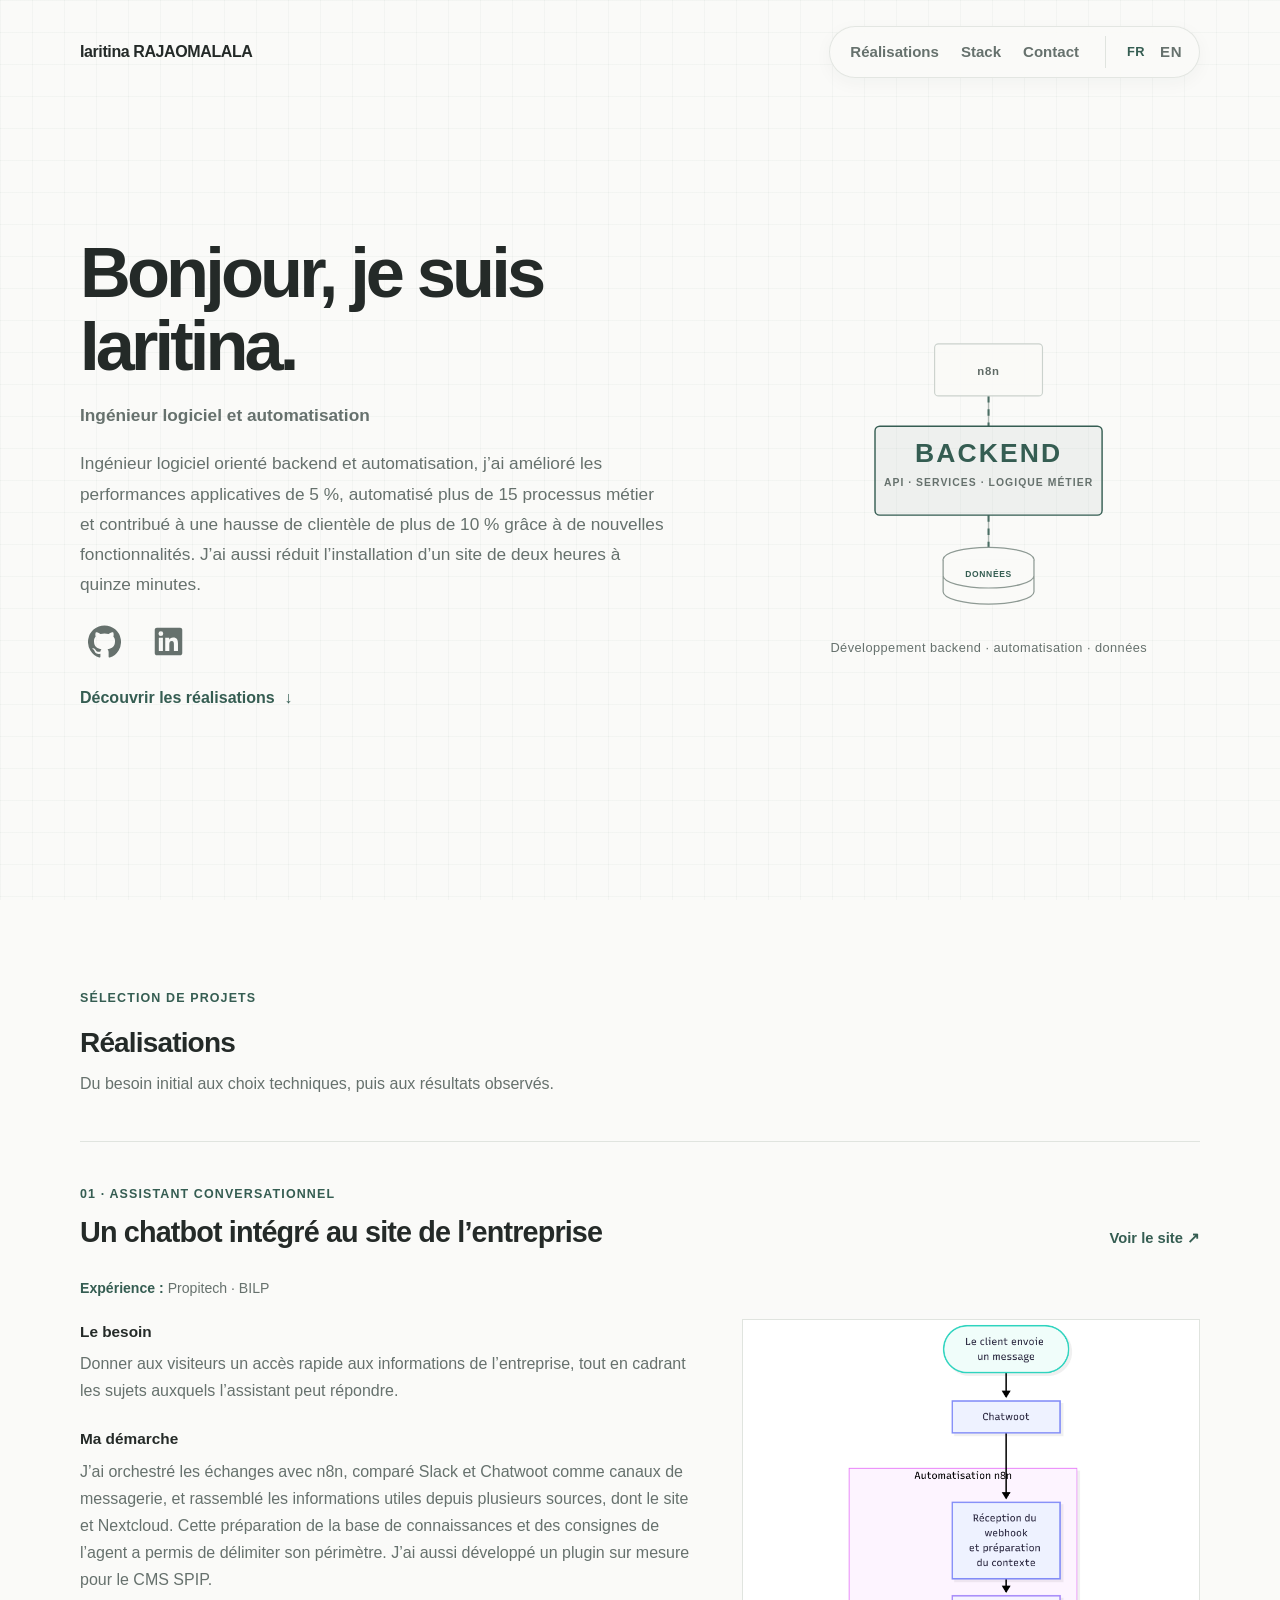
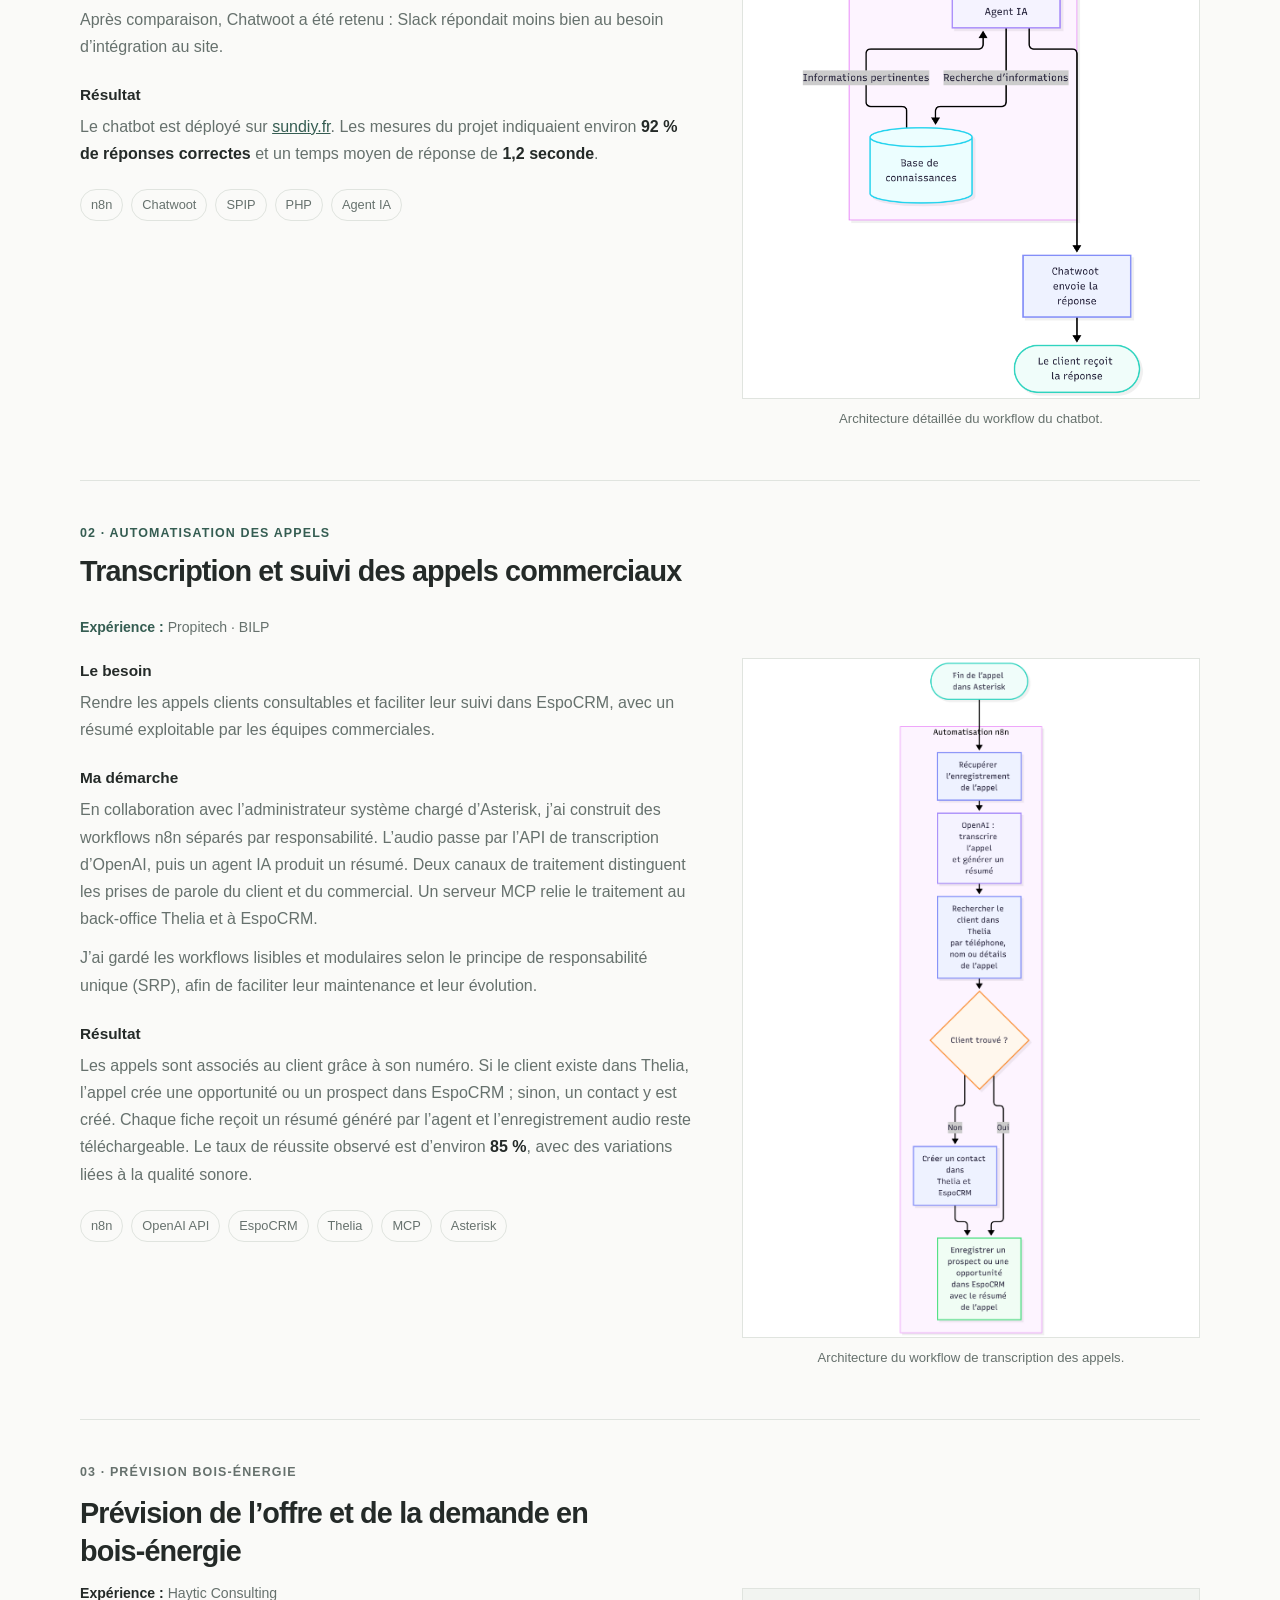
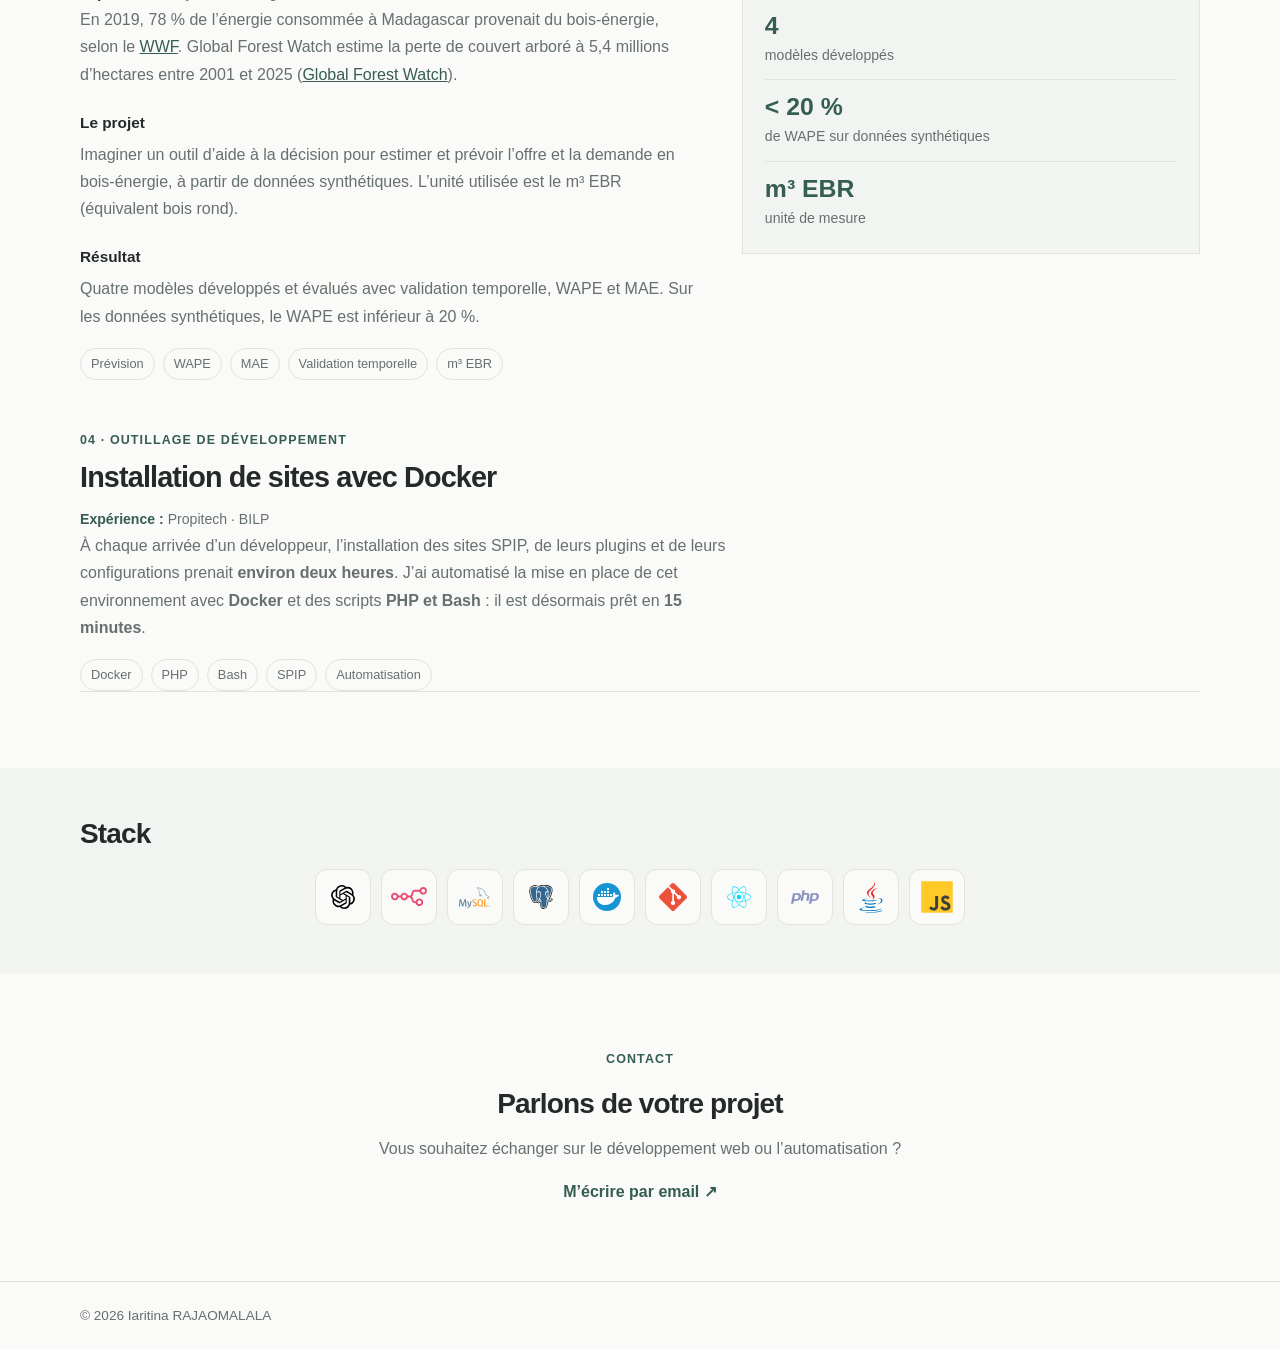
==== commit 6224155e: "fix display bugs" ====
--- a/index.html
+++ b/index.html
@@ -9,8 +9,8 @@
     <link rel="alternate" hreflang="en" href="en.html">
     <link rel="alternate" hreflang="x-default" href="index.html">
     <meta name="theme-color" content="#f8f8f5">
-    <link rel="icon" href="images/favicon.ico">
-    <link rel="stylesheet" href="styles.css">
+    <link rel="icon" href="images/favicon.svg" type="image/svg+xml">
+    <link rel="stylesheet" href="styles.css?v=20261119">
 </head>
 <body>
     <header>
--- a/styles.css
+++ b/styles.css
@@ -72,7 +72,8 @@
 .case-brief .project-experience { margin-bottom: 18px; }
 .project-experience strong { color: var(--accent); font-weight: 700; }
 .inline-link { flex: 0 0 auto; font-size: .92rem; }
-.case-grid { display: grid; grid-template-columns: 1.15fr .85fr; gap: 42px; align-items: start; }
+.case-grid { display: grid; grid-template-columns: minmax(0, 1.15fr) minmax(0, .85fr); gap: 42px; align-items: start; }
+.case-grid > * { min-width: 0; }
 .case-copy h4 { margin: 22px 0 5px; font-size: .96rem; font-weight: 700; }
 .case-copy h4:first-child { margin-top: 0; }
 .case-copy > p { margin-bottom: 12px; }
@@ -82,11 +83,12 @@
 .tech-list span { padding: 4px 10px; border: 1px solid var(--line); border-radius: 999px; color: var(--muted); font-size: .8rem; }
 .media-placeholder { margin: 0; }
 .project-image { display: block; width: 100%; height: auto; border: 1px solid var(--line); background: #fff; }
-.project-image-portrait { width: auto; max-width: 100%; max-height: 680px; margin: 0 auto; object-fit: contain; }
+.project-image-portrait { width: 100%; max-width: 100%; max-height: 680px; margin: 0 auto; object-fit: contain; }
 .placeholder-frame { min-height: 250px; display: flex; flex-direction: column; align-items: center; justify-content: center; gap: 8px; border: 1px dashed #b9c2be; background-color: var(--soft); background-image: linear-gradient(rgba(53,93,82,.035) 1px, transparent 1px), linear-gradient(90deg, rgba(53,93,82,.035) 1px, transparent 1px); background-size: 20px 20px; color: #79847f; font-size: .9rem; }
 .placeholder-icon { font-size: 1.7rem; line-height: 1; }
 .media-placeholder figcaption { margin-top: 9px; color: var(--muted); font-size: .82rem; text-align: center; }
-.case-brief { display: grid; grid-template-columns: 1.15fr .85fr; gap: 42px; align-items: center; }
+.case-brief { display: grid; grid-template-columns: minmax(0, 1.15fr) minmax(0, .85fr); gap: 42px; align-items: center; }
+.case-brief > * { min-width: 0; }
 .case-brief h3 { margin-bottom: 12px; }
 .case-brief p:not(.case-number) { max-width: 670px; margin-bottom: 0; }
 .case-brief .tech-list { margin-top: 18px; }
@@ -125,7 +127,7 @@
     #hero { min-height: 100svh; padding: 96px 0 54px; }
     .hero-layout { grid-template-columns: 1fr; gap: 24px; }
     .architecture-visual { max-width: 500px; margin: 0 auto; }
-    .case-grid, .case-brief { grid-template-columns: 1fr; gap: 22px; }
+    .case-grid, .case-brief { grid-template-columns: minmax(0, 1fr); gap: 22px; }
     .case-header { align-items: start; flex-direction: column; gap: 12px; }
     .placeholder-frame { min-height: 210px; }
 }
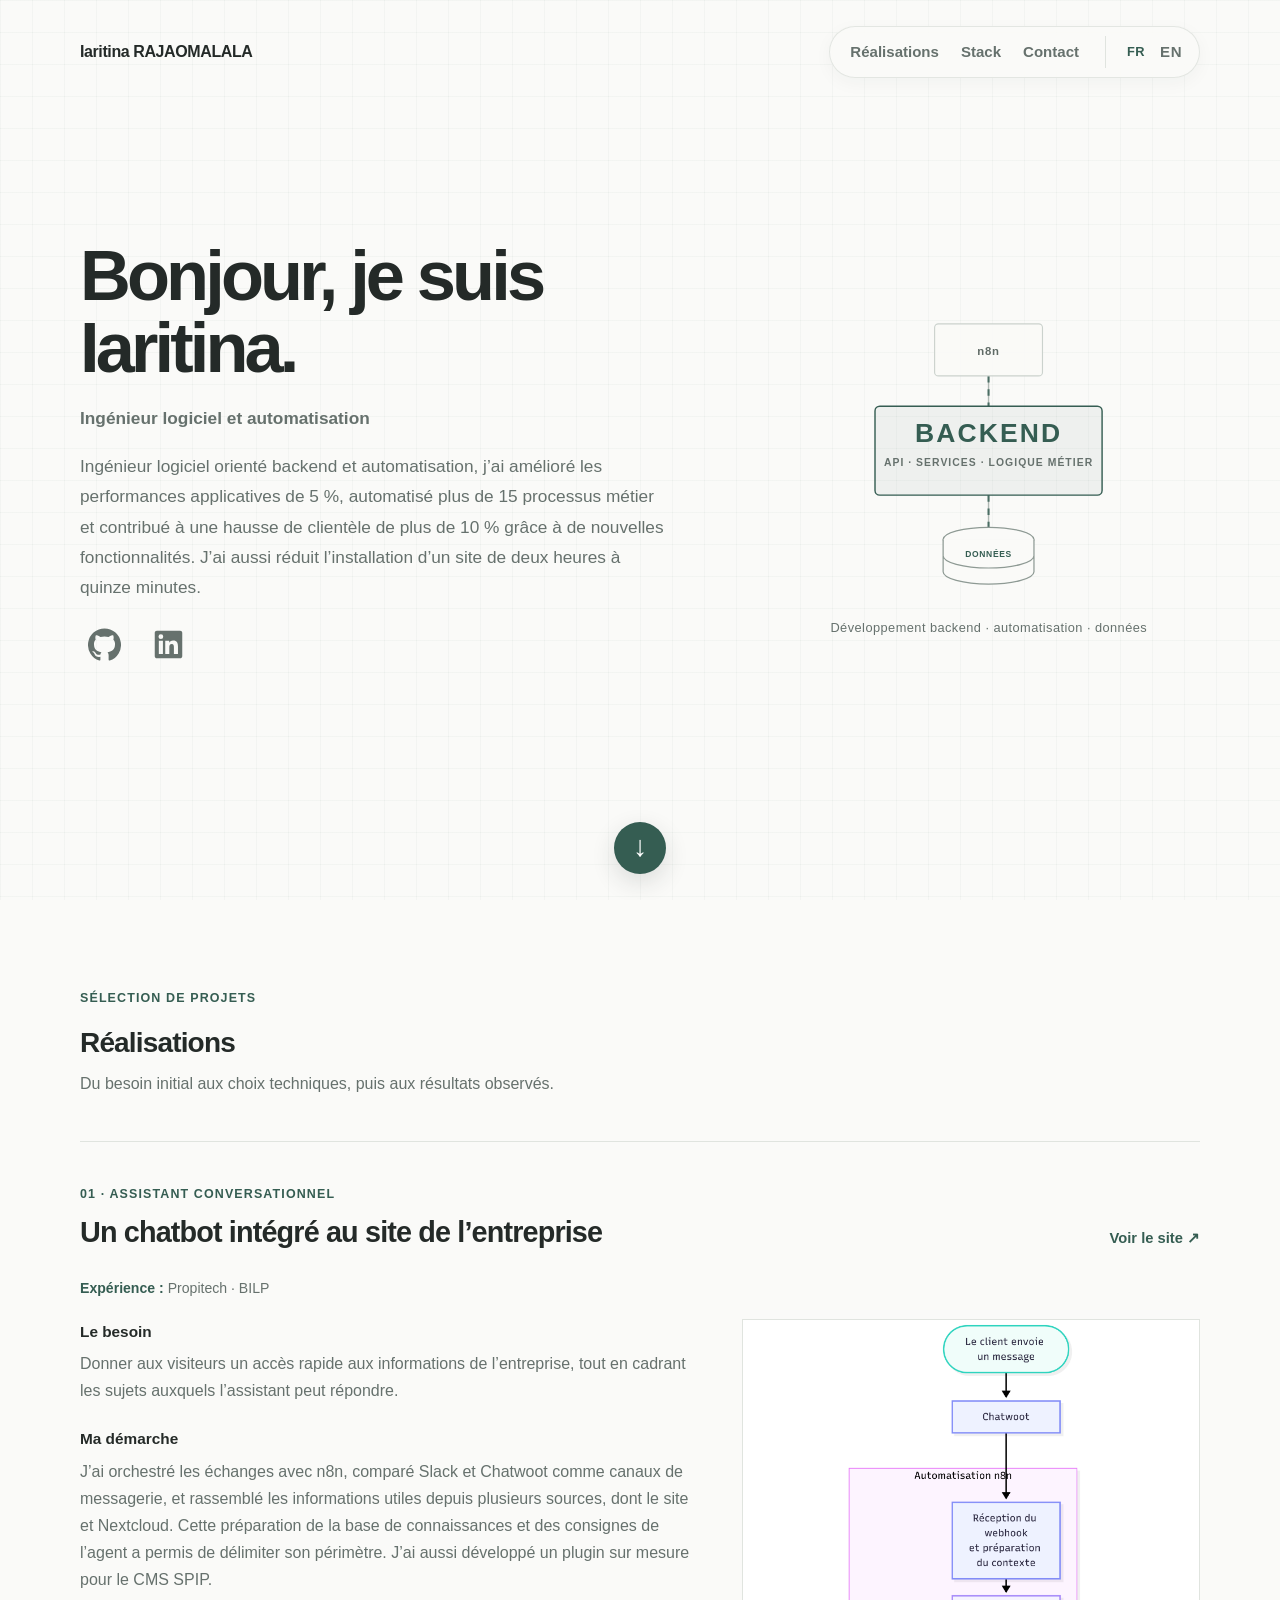
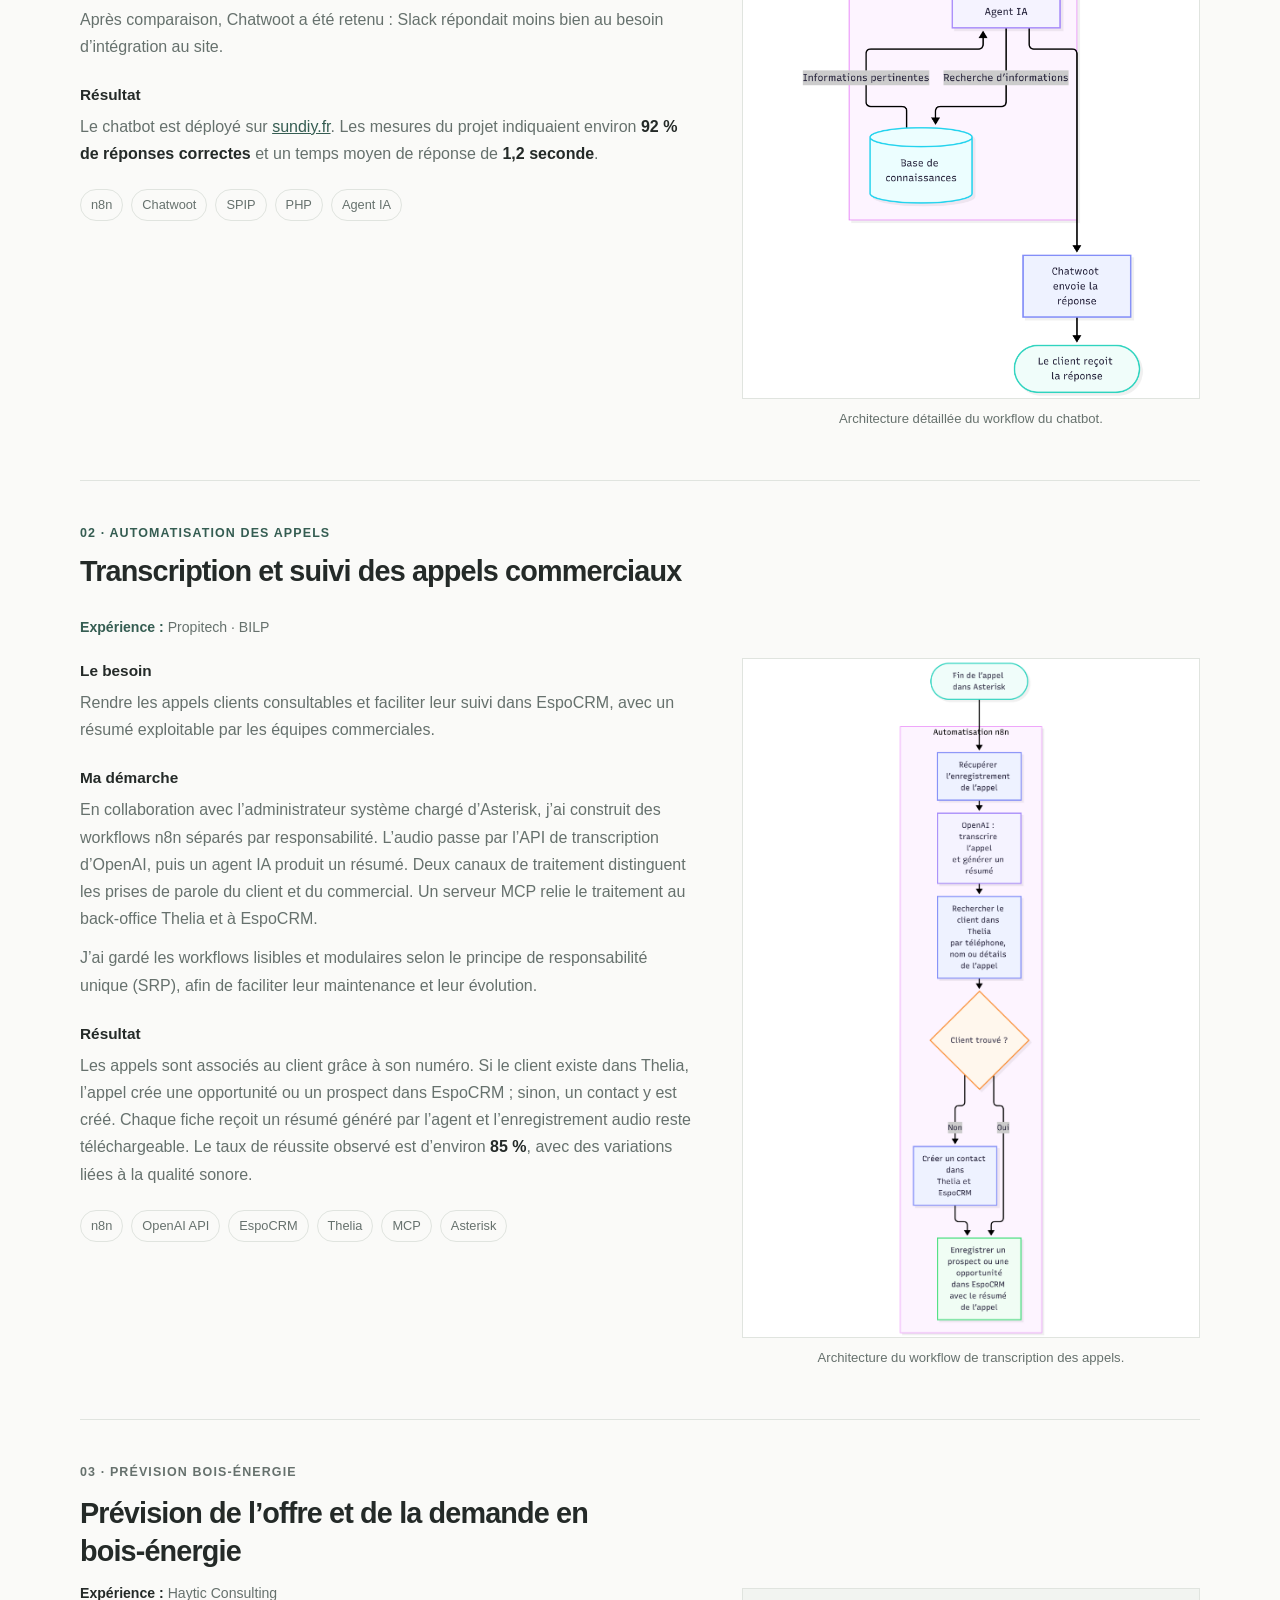
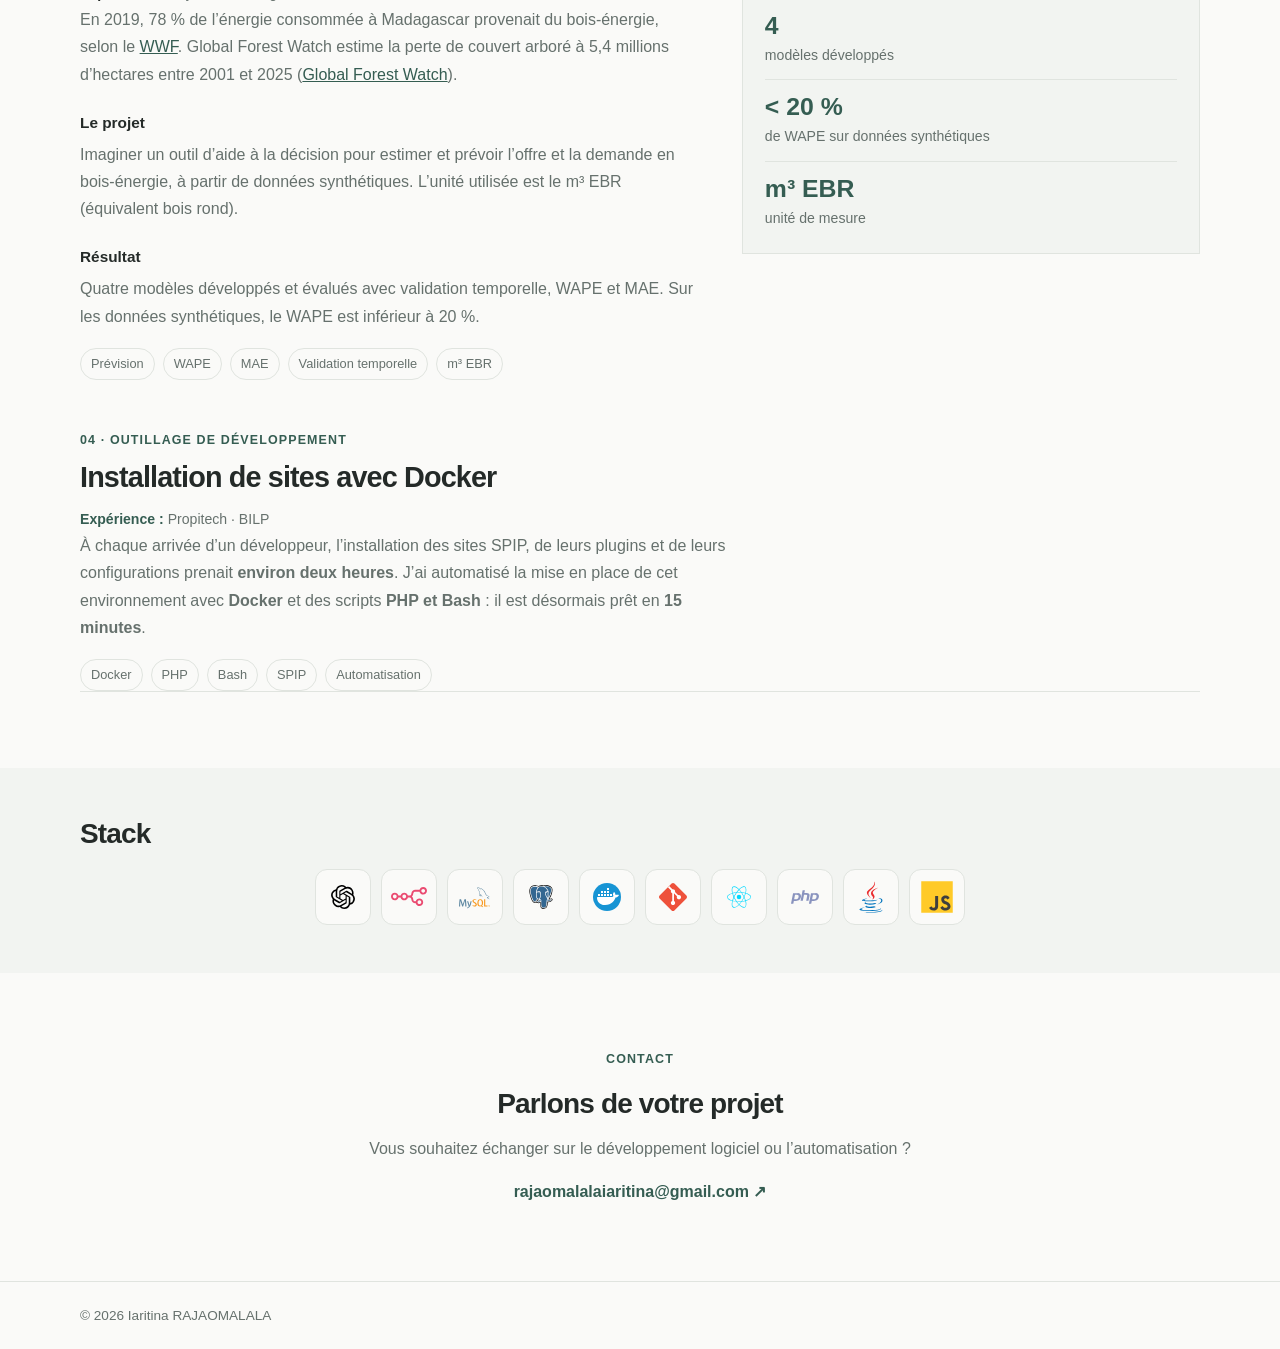
==== commit ed90bb1e: "improve interactions" ====
--- a/index.html
+++ b/index.html
@@ -10,7 +10,7 @@
     <link rel="alternate" hreflang="x-default" href="index.html">
     <meta name="theme-color" content="#f8f8f5">
     <link rel="icon" href="images/favicon.svg" type="image/svg+xml">
-    <link rel="stylesheet" href="styles.css?v=20261119">
+    <link rel="stylesheet" href="styles.css?v=20261119-3">
 </head>
 <body>
     <header>
@@ -32,10 +32,9 @@
                 <p class="hero-role">Ingénieur logiciel et automatisation</p>
                 <p>Ingénieur logiciel orienté backend et automatisation, j’ai amélioré les performances applicatives de 5 %, automatisé plus de 15 processus métier et contribué à une hausse de clientèle de plus de 10 % grâce à de nouvelles fonctionnalités. J’ai aussi réduit l’installation d’un site de deux heures à quinze minutes.</p>
                 <div class="social-links" aria-label="Profils professionnels">
-                    <a href="https://github.com/" target="_blank" rel="noopener noreferrer" aria-label="GitHub"><svg viewBox="0 0 24 24" aria-hidden="true"><path d="M12 .297a12 12 0 0 0-3.8 23.382c.6.111.82-.258.82-.577v-2.234c-3.338.726-4.043-1.416-4.043-1.416-.546-1.387-1.333-1.756-1.333-1.756-1.09-.745.082-.73.082-.73 1.205.085 1.84 1.238 1.84 1.238 1.07 1.834 2.807 1.304 3.492.997.108-.775.42-1.304.763-1.604-2.665-.304-5.467-1.332-5.467-5.931 0-1.31.468-2.38 1.236-3.22-.124-.303-.536-1.526.117-3.176 0 0 1.008-.322 3.3 1.23a11.5 11.5 0 0 1 6 0c2.29-1.552 3.297-1.23 3.297-1.23.655 1.65.243 2.873.12 3.176.77.84 1.234 1.91 1.234 3.22 0 4.61-2.807 5.624-5.48 5.921.43.372.814 1.102.814 2.222v3.293c0 .322.216.694.825.576A12.003 12.003 0 0 0 12 .297Z"/></svg></a>
-                    <a href="https://www.linkedin.com/" target="_blank" rel="noopener noreferrer" aria-label="LinkedIn"><svg viewBox="0 0 24 24" aria-hidden="true"><path d="M20.45 2H3.55C2.69 2 2 2.68 2 3.52v16.96c0 .84.69 1.52 1.55 1.52h16.9c.86 0 1.55-.68 1.55-1.52V3.52c0-.84-.69-1.52-1.55-1.52ZM7.93 18.89H4.97V9.36h2.96v9.53ZM6.45 8.06a1.72 1.72 0 1 1 0-3.44 1.72 1.72 0 0 1 0 3.44Zm12.44 10.83h-2.96v-4.64c0-1.11-.02-2.54-1.55-2.54-1.55 0-1.79 1.21-1.79 2.46v4.72H9.63V9.36h2.84v1.3h.04c.4-.75 1.36-1.55 2.8-1.55 3 0 3.58 1.98 3.58 4.55v5.23Z"/></svg></a>
+                    <a href="https://github.com/iaritina" target="_blank" rel="noopener noreferrer" aria-label="GitHub"><svg viewBox="0 0 24 24" aria-hidden="true"><path d="M12 .297a12 12 0 0 0-3.8 23.382c.6.111.82-.258.82-.577v-2.234c-3.338.726-4.043-1.416-4.043-1.416-.546-1.387-1.333-1.756-1.333-1.756-1.09-.745.082-.73.082-.73 1.205.085 1.84 1.238 1.84 1.238 1.07 1.834 2.807 1.304 3.492.997.108-.775.42-1.304.763-1.604-2.665-.304-5.467-1.332-5.467-5.931 0-1.31.468-2.38 1.236-3.22-.124-.303-.536-1.526.117-3.176 0 0 1.008-.322 3.3 1.23a11.5 11.5 0 0 1 6 0c2.29-1.552 3.297-1.23 3.297-1.23.655 1.65.243 2.873.12 3.176.77.84 1.234 1.91 1.234 3.22 0 4.61-2.807 5.624-5.48 5.921.43.372.814 1.102.814 2.222v3.293c0 .322.216.694.825.576A12.003 12.003 0 0 0 12 .297Z"/></svg></a>
+                    <a href="https://www.linkedin.com/in/iaritina-rajaomalala-15b19a27b" target="_blank" rel="noopener noreferrer" aria-label="LinkedIn"><svg viewBox="0 0 24 24" aria-hidden="true"><path d="M20.45 2H3.55C2.69 2 2 2.68 2 3.52v16.96c0 .84.69 1.52 1.55 1.52h16.9c.86 0 1.55-.68 1.55-1.52V3.52c0-.84-.69-1.52-1.55-1.52ZM7.93 18.89H4.97V9.36h2.96v9.53ZM6.45 8.06a1.72 1.72 0 1 1 0-3.44 1.72 1.72 0 0 1 0 3.44Zm12.44 10.83h-2.96v-4.64c0-1.11-.02-2.54-1.55-2.54-1.55 0-1.79 1.21-1.79 2.46v4.72H9.63V9.36h2.84v1.3h.04c.4-.75 1.36-1.55 2.8-1.55 3 0 3.58 1.98 3.58 4.55v5.23Z"/></svg></a>
                 </div>
-                <a href="#portfolio" class="text-link">Découvrir les réalisations <span aria-hidden="true">↓</span></a>
               </div>
               <figure class="architecture-visual">
                 <svg class="architecture-diagram" viewBox="0 0 500 360" role="img" aria-labelledby="arch-title arch-desc">
@@ -51,6 +50,7 @@
                 <figcaption>Développement backend · automatisation · données</figcaption>
               </figure>
             </div>
+            <a href="#portfolio" class="hero-discover" aria-label="Découvrir les réalisations" title="Découvrir les réalisations"><span aria-hidden="true">↓</span></a>
         </section>
 
         <section id="portfolio">
@@ -124,7 +124,7 @@
                 </ul>
             </div>
         </section>
-        <section id="contact"><div class="container contact-content"><p class="eyebrow">Contact</p><h2>Parlons de votre projet</h2><p>Vous souhaitez échanger sur le développement web ou l’automatisation ?</p><a class="text-link" href="mailto:votre.email@exemple.com">M’écrire par email ↗</a></div></section>
+        <section id="contact"><div class="container contact-content"><p class="eyebrow">Contact</p><h2>Parlons de votre projet</h2><p>Vous souhaitez échanger sur le développement logiciel ou l’automatisation ?</p><a class="text-link" href="mailto:rajaomalalaiaritina@gmail.com">rajaomalalaiaritina@gmail.com ↗</a></div></section>
     </main>
     <footer><div class="container">© <span id="year"></span> Iaritina RAJAOMALALA</div></footer>
 
--- a/styles.css
+++ b/styles.css
@@ -28,7 +28,7 @@
 .hamburger::before, .hamburger::after { content: ''; position: absolute; left: 0; }
 .hamburger::before { top: -7px; } .hamburger::after { top: 7px; }
 section { padding: 76px 0; }
-#hero { position: relative; overflow: hidden; min-height: 100svh; display: flex; align-items: center; padding: 112px 0 64px; background-color: var(--paper); background-image: linear-gradient(rgba(53,93,82,.035) 1px, transparent 1px), linear-gradient(90deg, rgba(53,93,82,.035) 1px, transparent 1px); background-size: 32px 32px; }
+#hero { position: relative; overflow: hidden; min-height: 100svh; display: flex; align-items: center; padding: 112px 0 104px; background-color: var(--paper); background-image: linear-gradient(rgba(53,93,82,.035) 1px, transparent 1px), linear-gradient(90deg, rgba(53,93,82,.035) 1px, transparent 1px); background-size: 32px 32px; }
 .hero-layout { display: grid; grid-template-columns: minmax(0, 1.2fr) minmax(340px, .8fr); align-items: center; gap: clamp(36px, 5vw, 68px); }
 .hero-content { max-width: 680px; display: flex; flex-direction: column; align-items: flex-start; gap: 18px; text-align: left; }
 .architecture-visual { margin: 0; padding: 12px 0; }
@@ -55,7 +55,10 @@
 .social-links svg { width: 33px; height: 33px; fill: currentColor; }
 .hero-content > p:not(.eyebrow) { max-width: 590px; margin: 0; color: var(--muted); font-size: 1.08rem; line-height: 1.75; }
 .text-link, .inline-link { color: var(--accent); font-weight: 700; text-decoration: none; }
-.text-link span { margin-left: 5px; }
+.hero-discover { position: absolute; z-index: 1; bottom: 26px; left: 50%; display: grid; width: 52px; height: 52px; place-items: center; transform: translateX(-50%); border: 1px solid rgba(53,93,82,.2); border-radius: 50%; background: var(--accent); box-shadow: 0 8px 24px rgba(36,42,40,.14); color: #fff; text-decoration: none; animation: discover-bob 2s ease-in-out infinite; }
+.hero-discover span { margin-top: -4px; font-size: 1.8rem; line-height: 1; }
+.hero-discover:hover { background: #29483f; animation-play-state: paused; }
+@keyframes discover-bob { 0%, 100% { transform: translate(-50%, 0); } 50% { transform: translate(-50%, 5px); } }
 h2 { margin-bottom: 0; font-size: 1.75rem; line-height: 1.25; letter-spacing: -.03em; font-weight: 800; }
 .muted, .case-copy > p, .case-brief p:not(.case-number) { color: var(--muted); }
 #portfolio { padding-top: 88px; }
@@ -124,9 +127,11 @@
     nav.open { display: flex; }
     .language-switch { align-self: flex-start; margin: 3px 0 0; padding: 10px 0 0; border-left: 0; border-top: 1px solid var(--line); }
     section { padding: 58px 0; }
-    #hero { min-height: 100svh; padding: 96px 0 54px; }
+    #hero { min-height: 100svh; padding: 88px 0 94px; }
     .hero-layout { grid-template-columns: 1fr; gap: 24px; }
-    .architecture-visual { max-width: 500px; margin: 0 auto; }
+    .hero-content { gap: 15px; }
+    .architecture-visual { width: 100%; max-width: 500px; margin: 0 auto; }
+    .architecture-diagram { width: 100%; max-width: 500px; margin: 0 auto; }
     .case-grid, .case-brief { grid-template-columns: minmax(0, 1fr); gap: 22px; }
     .case-header { align-items: start; flex-direction: column; gap: 12px; }
     .placeholder-frame { min-height: 210px; }
@@ -137,5 +142,5 @@
 }
 .motion-ready .reveal-on-scroll { opacity: 0; transform: translateY(14px); transition: opacity .55s ease, transform .55s ease; }
 .motion-ready .reveal-on-scroll.is-visible { opacity: 1; transform: translateY(0); }
-@media (max-width: 420px) { .architecture-diagram { width: 112%; margin-left: -6%; } }
+@media (max-width: 420px) { .architecture-diagram { width: 100%; margin-left: 0; } }
 @media (prefers-reduced-motion: reduce) { html { scroll-behavior: auto; } *, *::before, *::after { transition-duration: .01ms !important; animation: none !important; } }
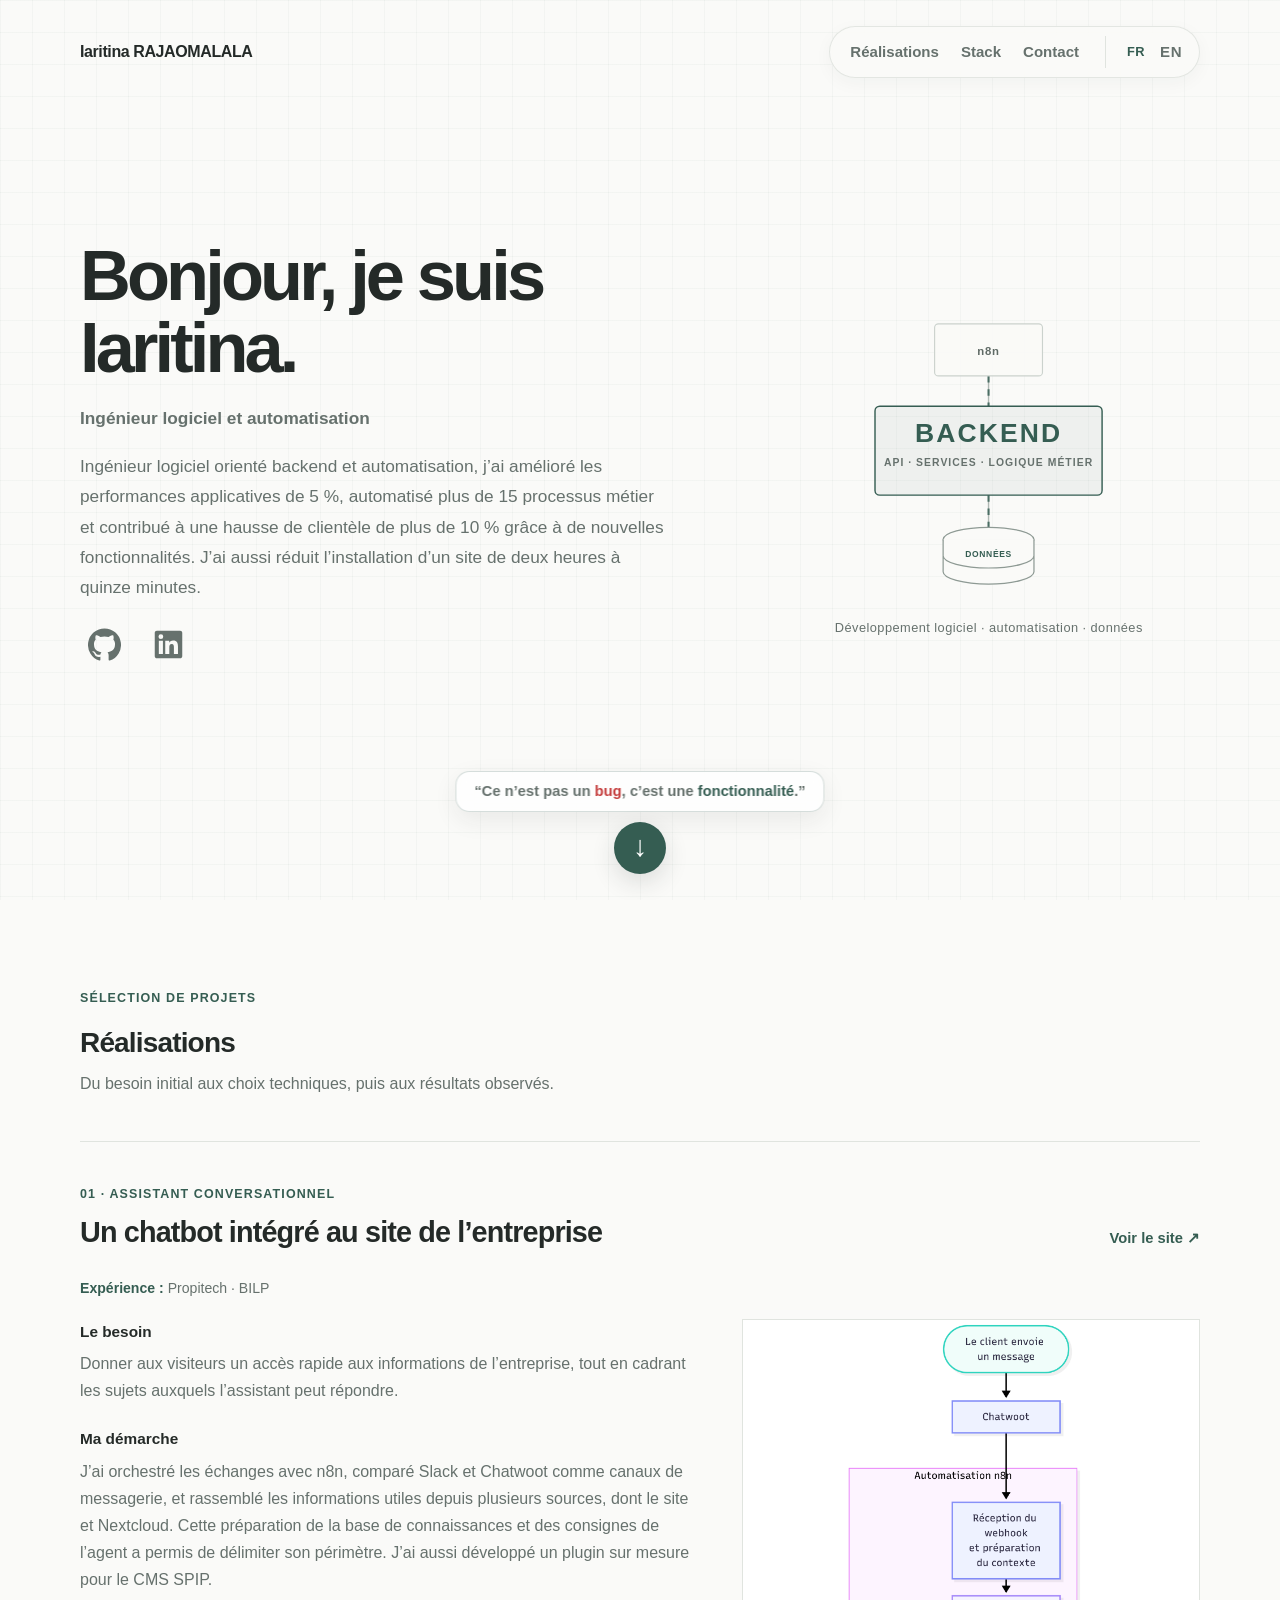
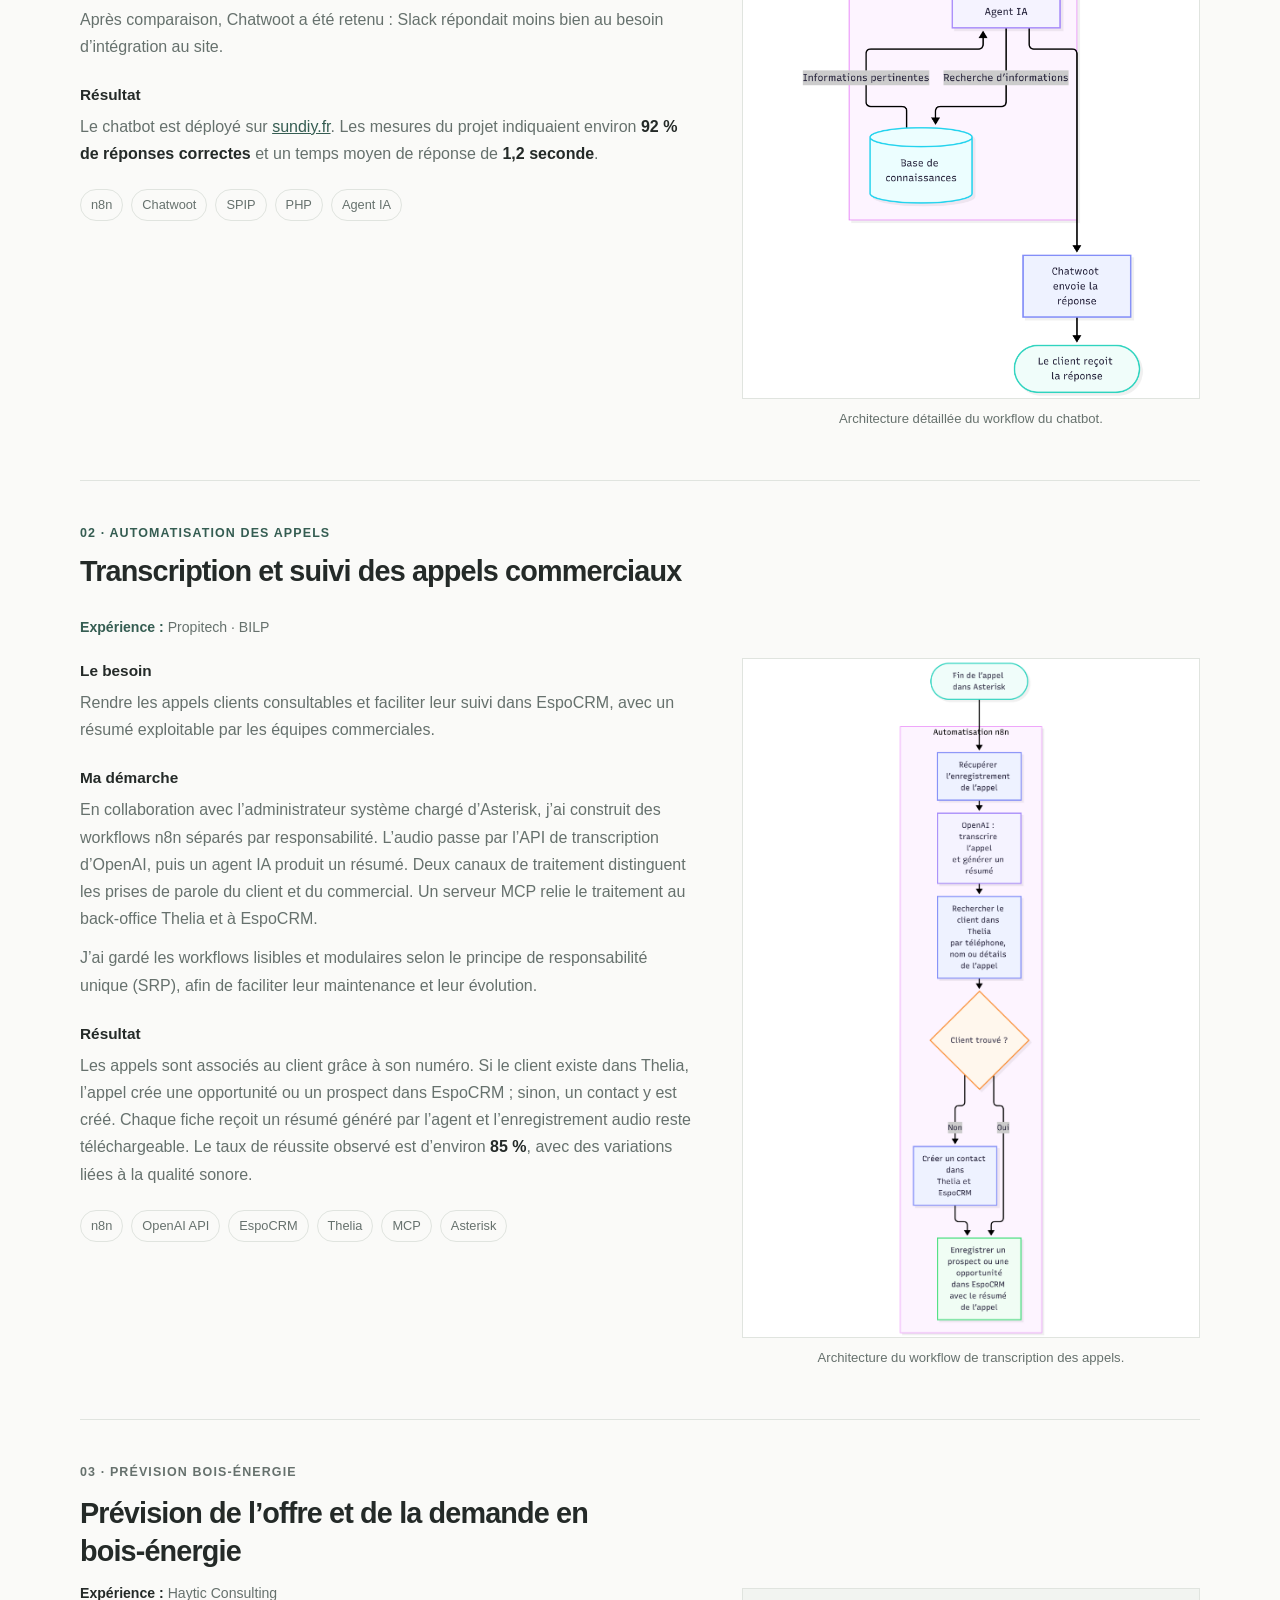
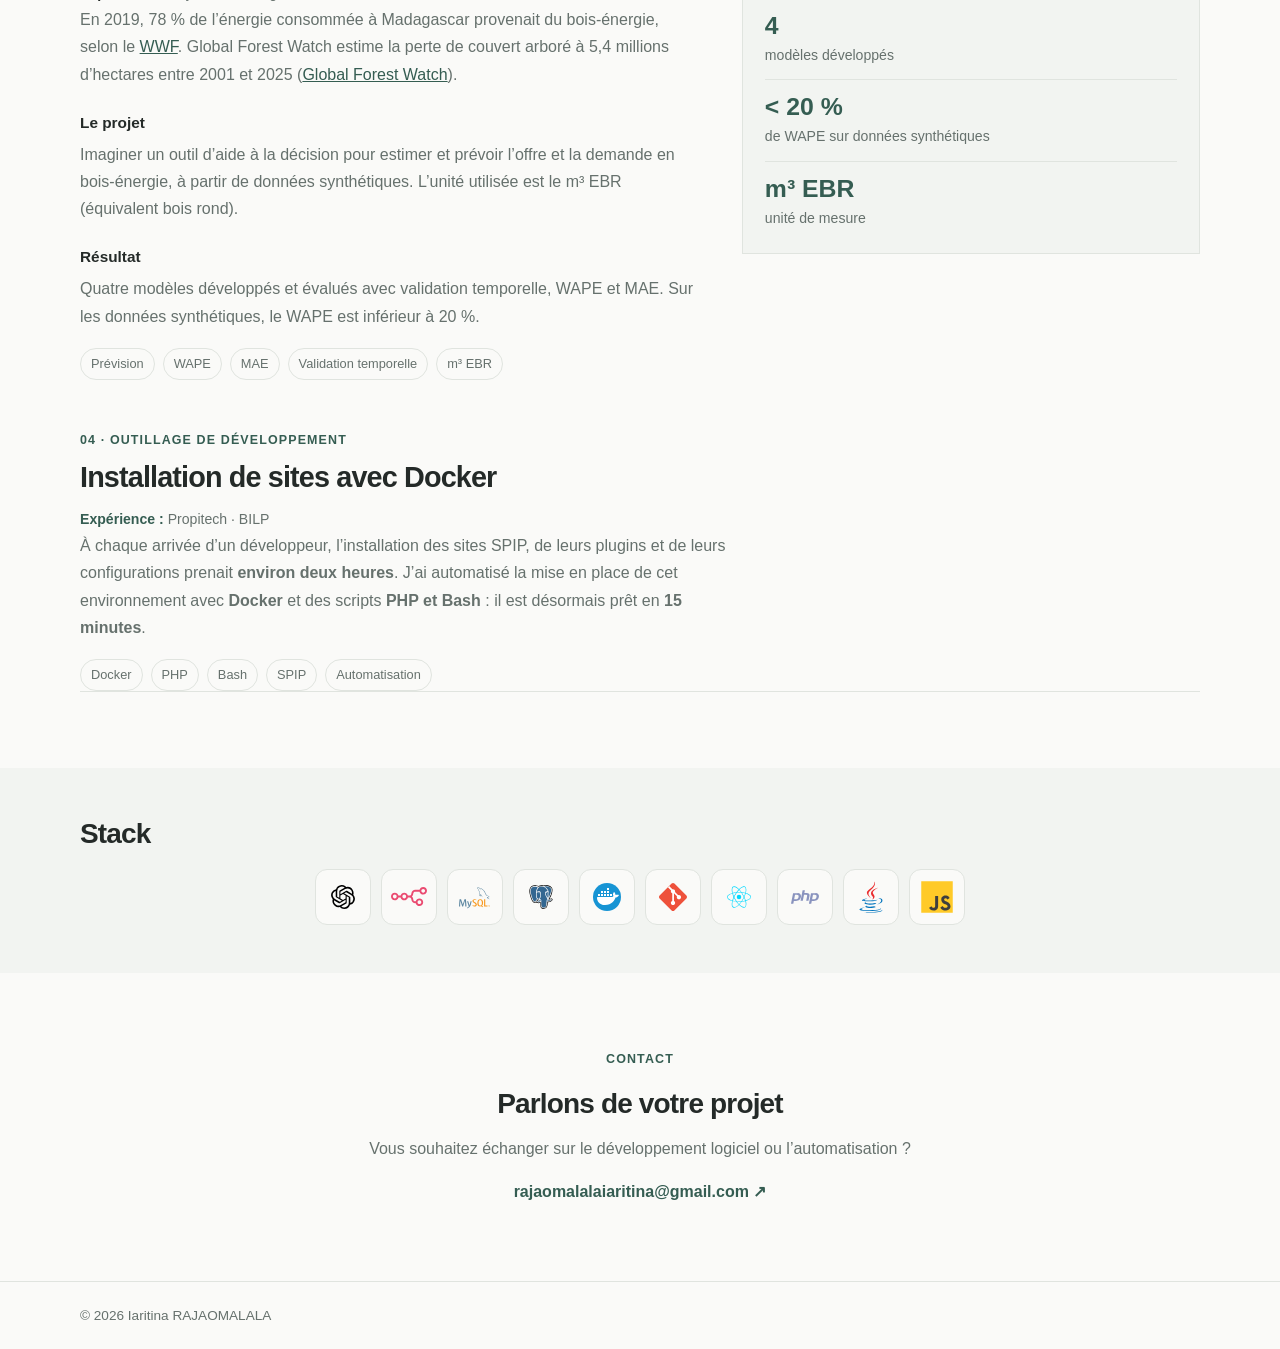
==== commit 0585e7da: "add hook sentences" ====
--- a/index.html
+++ b/index.html
@@ -10,7 +10,7 @@
     <link rel="alternate" hreflang="x-default" href="index.html">
     <meta name="theme-color" content="#f8f8f5">
     <link rel="icon" href="images/favicon.svg" type="image/svg+xml">
-    <link rel="stylesheet" href="styles.css?v=20261119-3">
+    <link rel="stylesheet" href="styles.css?v=20261119-6">
 </head>
 <body>
     <header>
@@ -38,7 +38,7 @@
               </div>
               <figure class="architecture-visual">
                 <svg class="architecture-diagram" viewBox="0 0 500 360" role="img" aria-labelledby="arch-title arch-desc">
-                  <title id="arch-title">Compétences en développement backend et automatisation</title><desc id="arch-desc">Le développement backend regroupe les API, les services et la logique métier, connecté à n8n et à une base de données.</desc>
+                  <title id="arch-title">Compétences en développement logiciel et automatisation</title><desc id="arch-desc">Le développement logiciel regroupe les API, les services et la logique métier, connecté à n8n et à une base de données.</desc>
                   <g class="diagram-links" fill="none" stroke="currentColor" stroke-width="1.5">
                     <path d="M250 113V145M250 239V280"/>
                     <path class="flow-link" d="M250 113V145M250 239V280"/>
@@ -47,9 +47,10 @@
                   <g class="diagram-core"><rect x="130" y="145" width="240" height="94" rx="5"/><text x="250" y="183" text-anchor="middle">BACKEND</text><text class="node-caption" x="250" y="208" text-anchor="middle">API · SERVICES · LOGIQUE MÉTIER</text></g>
                   <g class="diagram-database"><ellipse cx="250" cy="286" rx="48" ry="13"/><path d="M202 286v34c0 7 21 13 48 13s48-6 48-13v-34M202 303c0 7 21 13 48 13s48-6 48-13"/><text x="250" y="304" text-anchor="middle">DONNÉES</text></g>
                 </svg>
-                <figcaption>Développement backend · automatisation · données</figcaption>
+                <figcaption>Développement logiciel · automatisation · données</figcaption>
               </figure>
             </div>
+            <p class="hero-tagline">“Ce n’est pas un <span class="bug-word">bug</span>, c’est une <span class="feature-word">fonctionnalité</span>.”</p>
             <a href="#portfolio" class="hero-discover" aria-label="Découvrir les réalisations" title="Découvrir les réalisations"><span aria-hidden="true">↓</span></a>
         </section>
 
--- a/styles.css
+++ b/styles.css
@@ -58,6 +58,9 @@
 .hero-discover { position: absolute; z-index: 1; bottom: 26px; left: 50%; display: grid; width: 52px; height: 52px; place-items: center; transform: translateX(-50%); border: 1px solid rgba(53,93,82,.2); border-radius: 50%; background: var(--accent); box-shadow: 0 8px 24px rgba(36,42,40,.14); color: #fff; text-decoration: none; animation: discover-bob 2s ease-in-out infinite; }
 .hero-discover span { margin-top: -4px; font-size: 1.8rem; line-height: 1; }
 .hero-discover:hover { background: #29483f; animation-play-state: paused; }
+.hero-tagline { position: absolute; z-index: 1; bottom: 88px; left: 50%; width: max-content; max-width: calc(100% - 36px); margin: 0; padding: 9px 18px; transform: translateX(-50%); border: 1px solid rgba(53,93,82,.2); border-radius: 14px; background: rgba(255,255,255,.78); box-shadow: 0 8px 24px rgba(36,42,40,.08); color: var(--muted); font-size: clamp(.88rem, 1.15vw, 1rem); font-weight: 600; line-height: 1.4; text-align: center; backdrop-filter: blur(8px); }
+.hero-tagline .bug-word { color: #c43d3d; font-weight: 800; }
+.hero-tagline .feature-word { color: var(--accent); font-weight: 800; }
 @keyframes discover-bob { 0%, 100% { transform: translate(-50%, 0); } 50% { transform: translate(-50%, 5px); } }
 h2 { margin-bottom: 0; font-size: 1.75rem; line-height: 1.25; letter-spacing: -.03em; font-weight: 800; }
 .muted, .case-copy > p, .case-brief p:not(.case-number) { color: var(--muted); }
@@ -127,7 +130,7 @@
     nav.open { display: flex; }
     .language-switch { align-self: flex-start; margin: 3px 0 0; padding: 10px 0 0; border-left: 0; border-top: 1px solid var(--line); }
     section { padding: 58px 0; }
-    #hero { min-height: 100svh; padding: 88px 0 94px; }
+    #hero { min-height: 100svh; padding: 88px 0 152px; }
     .hero-layout { grid-template-columns: 1fr; gap: 24px; }
     .hero-content { gap: 15px; }
     .architecture-visual { width: 100%; max-width: 500px; margin: 0 auto; }
